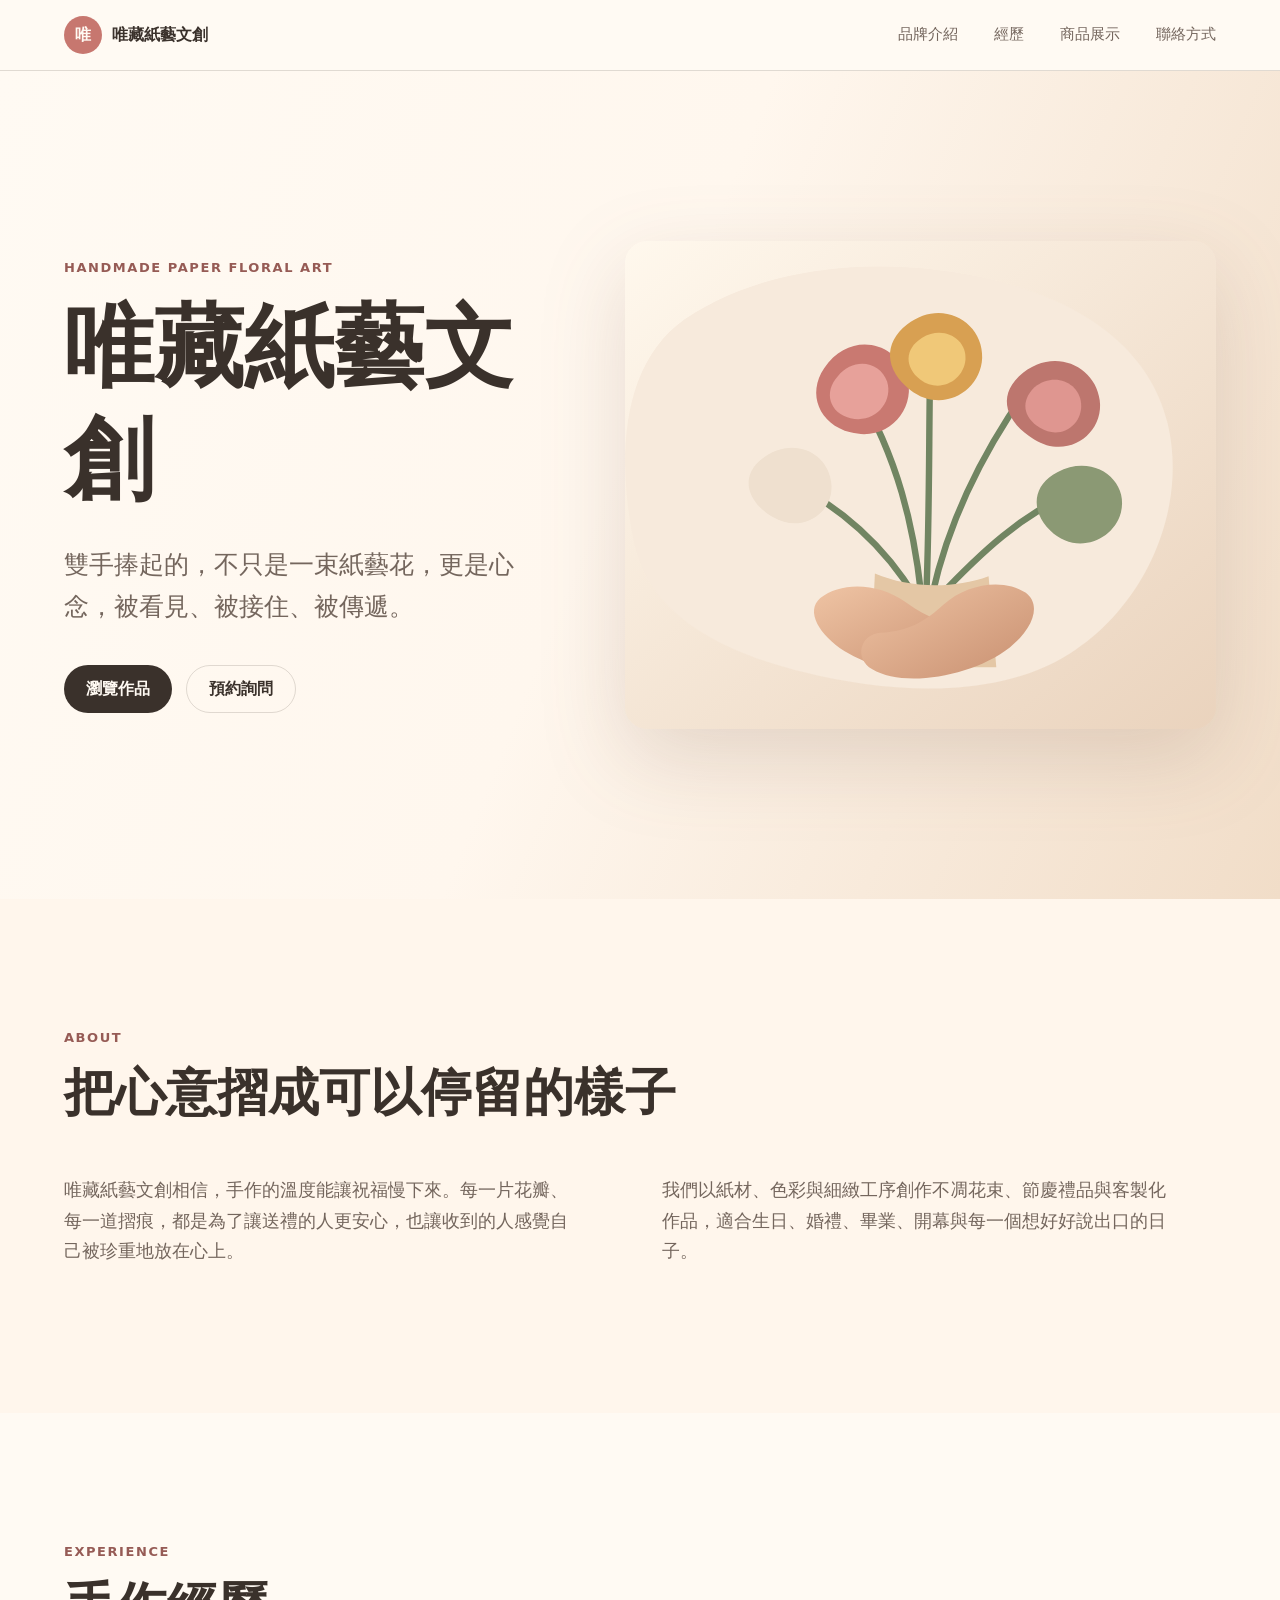
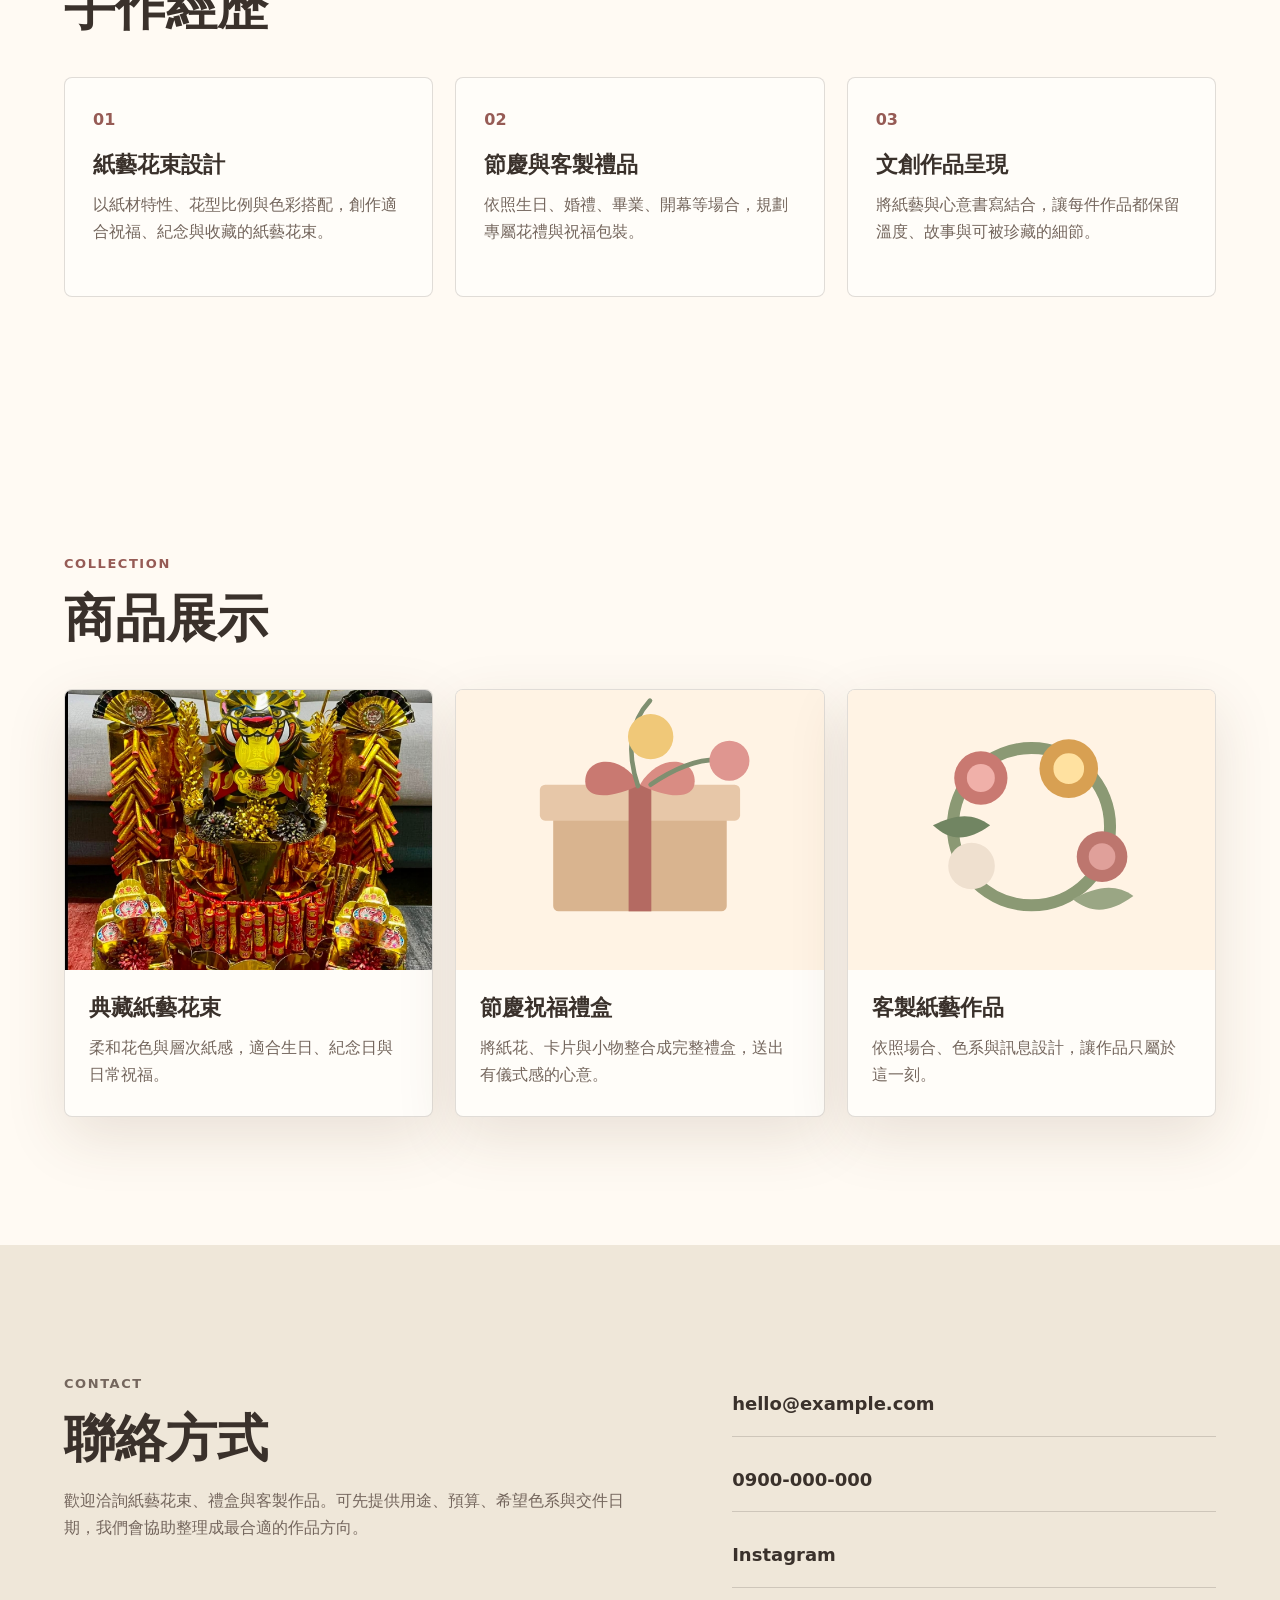
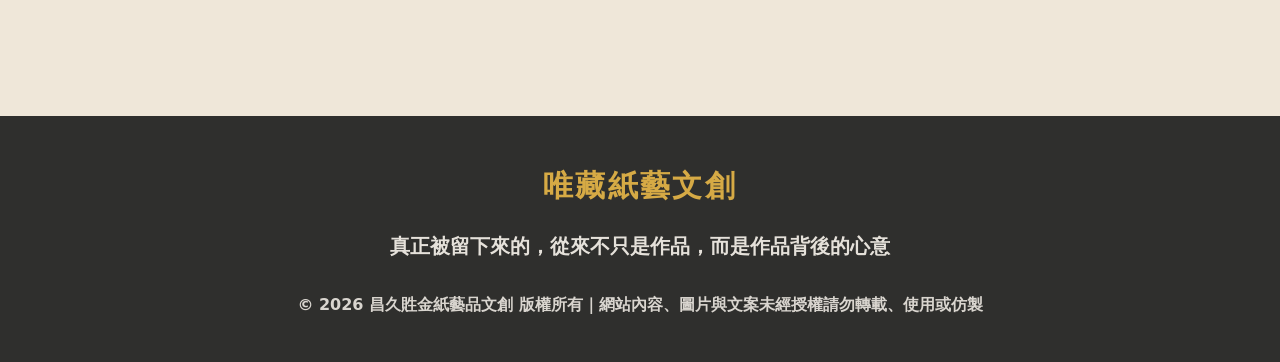
==== index.html @ 7bc5badd "Add files via upload" ====
<!doctype html>
<html lang="zh-Hant">
  <head>
    <meta charset="utf-8" />
    <meta name="viewport" content="width=device-width, initial-scale=1" />
    <meta name="description" content="唯藏紙藝文創以手作紙藝花承接心意，讓每一份祝福被看見、被接住、被傳遞。" />
    <title>唯藏紙藝文創</title>
    <link rel="stylesheet" href="./styles.css" />
  </head>
  <body>
    <header class="site-header">
      <a class="brand" href="#home"><span class="brand-mark">唯</span><span>唯藏紙藝文創</span></a>
      <nav class="site-nav" aria-label="主要導覽">
        <a href="#about">品牌介紹</a>
        <a href="#experience">經歷</a>
        <a href="#products">商品展示</a>
        <a href="#contact">聯絡方式</a>
      </nav>
    </header>
    <main id="home">
      <section class="hero">
        <div class="hero-copy">
          <p class="eyebrow">Handmade Paper Floral Art</p>
          <h1>唯藏紙藝文創</h1>
          <p class="lead">雙手捧起的，不只是一束紙藝花，更是心念，被看見、被接住、被傳遞。</p>
          <div class="actions"><a class="button primary" href="#products">瀏覽作品</a><a class="button secondary" href="#contact">預約詢問</a></div>
        </div>
        <img class="hero-image" src="./assets/hero-paper-flowers.svg" alt="雙手捧著暖色紙藝花束" />
      </section>
      <section class="section about" id="about">
        <p class="eyebrow">About</p>
        <h2>把心意摺成可以停留的樣子</h2>
        <div class="two-column">
          <p>唯藏紙藝文創相信，手作的溫度能讓祝福慢下來。每一片花瓣、每一道摺痕，都是為了讓送禮的人更安心，也讓收到的人感覺自己被珍重地放在心上。</p>
          <p>我們以紙材、色彩與細緻工序創作不凋花束、節慶禮品與客製化作品，適合生日、婚禮、畢業、開幕與每一個想好好說出口的日子。</p>
        </div>
      </section>

      <section class="section experience" id="experience">
        <p class="eyebrow">Experience</p>
        <h2>手作經歷</h2>
        <div class="experience-list">
          <article>
            <span>01</span>
            <h3>紙藝花束設計</h3>
            <p>以紙材特性、花型比例與色彩搭配，創作適合祝福、紀念與收藏的紙藝花束。</p>
          </article>
          <article>
            <span>02</span>
            <h3>節慶與客製禮品</h3>
            <p>依照生日、婚禮、畢業、開幕等場合，規劃專屬花禮與祝福包裝。</p>
          </article>
          <article>
            <span>03</span>
            <h3>文創作品呈現</h3>
            <p>將紙藝與心意書寫結合，讓每件作品都保留溫度、故事與可被珍藏的細節。</p>
          </article>
        </div>
      </section>

      <section class="section products" id="products">
        <p class="eyebrow">Collection</p>
        <h2>商品展示</h2>
        <div class="product-grid">
          <article class="product-card"><img src="./assets/classic-paper-bouquet.jpg" alt="典藏紙藝花束作品照片" /><h3>典藏紙藝花束</h3><p>柔和花色與層次紙感，適合生日、紀念日與日常祝福。</p></article>
          <article class="product-card"><img src="./assets/product-gift.svg" alt="節慶祝福禮盒" /><h3>節慶祝福禮盒</h3><p>將紙花、卡片與小物整合成完整禮盒，送出有儀式感的心意。</p></article>
          <article class="product-card"><img src="./assets/product-custom.svg" alt="客製紙藝作品" /><h3>客製紙藝作品</h3><p>依照場合、色系與訊息設計，讓作品只屬於這一刻。</p></article>
        </div>
      </section>
      <section class="section contact" id="contact">
        <div><p class="eyebrow">Contact</p><h2>聯絡方式</h2><p>歡迎洽詢紙藝花束、禮盒與客製作品。可先提供用途、預算、希望色系與交件日期，我們會協助整理成最合適的作品方向。</p></div>
        <address><a href="mailto:hello@example.com">hello@example.com</a><a href="tel:+886900000000">0900-000-000</a><a href="https://www.instagram.com/" target="_blank" rel="noreferrer">Instagram</a></address>
      </section>
    </main>
    <footer class="site-footer">
      <p class="footer-brand">唯藏紙藝文創</p>
      <p class="footer-line">真正被留下來的，從來不只是作品，而是作品背後的心意</p>
      <p class="footer-copyright">© 2026 昌久貹金紙藝品文創 版權所有｜網站內容、圖片與文案未經授權請勿轉載、使用或仿製</p>
    </footer>
  </body>
</html>
---- styles.css ----
:root{--paper:#fffaf3;--cream:#fff2e2;--ink:#3a312b;--muted:#74665d;--rose:#c7776f;--rose-dark:#965b55;--sage:#829072;--line:rgba(67,49,38,.16);--shadow:0 20px 60px rgba(83,55,33,.13)}*{box-sizing:border-box}html{scroll-behavior:smooth}body{margin:0;background:var(--paper);color:var(--ink);font-family:"Noto Sans TC","Microsoft JhengHei",system-ui,sans-serif;line-height:1.7}img{display:block;max-width:100%}a{color:inherit;text-decoration:none}.site-header{position:sticky;top:0;z-index:5;display:flex;align-items:center;justify-content:space-between;gap:24px;padding:16px clamp(20px,5vw,72px);background:rgba(255,250,243,.9);border-bottom:1px solid var(--line);backdrop-filter:blur(16px)}.brand{display:inline-flex;align-items:center;gap:10px;font-weight:700}.brand-mark{display:grid;width:38px;height:38px;place-items:center;border-radius:50%;background:var(--rose);color:#fffaf3}.site-nav{display:flex;gap:clamp(16px,3vw,36px);color:var(--muted);font-size:15px}.hero{display:grid;grid-template-columns:minmax(0,.9fr) minmax(320px,1.1fr);gap:clamp(28px,6vw,84px);align-items:center;min-height:calc(100vh - 72px);padding:clamp(64px,8vw,112px) clamp(20px,5vw,72px);background:linear-gradient(112deg,#fffaf3 0%,#fff7ee 48%,#f1ddc8 100%)}.hero-copy{max-width:620px}.eyebrow{margin:0 0 12px;color:var(--rose-dark);font-size:13px;font-weight:700;letter-spacing:.12em;text-transform:uppercase}h1,h2,h3{margin:0;font-family:"Noto Serif TC","PMingLiU",serif;line-height:1.25}h1{font-size:clamp(48px,7vw,92px)}h2{font-size:clamp(30px,4vw,52px)}h3{font-size:22px}.lead{margin:28px 0 0;color:var(--muted);font-size:clamp(19px,2vw,25px)}.actions{display:flex;flex-wrap:wrap;gap:14px;margin-top:36px}.button{display:inline-flex;align-items:center;justify-content:center;min-height:48px;padding:0 22px;border-radius:999px;font-weight:700}.button.primary{background:var(--ink);color:var(--paper)}.button.secondary{border:1px solid var(--line)}.hero-image{filter:drop-shadow(0 28px 42px rgba(103,71,47,.16))}.section{padding:clamp(72px,10vw,128px) clamp(20px,5vw,72px)}.about{background:#fff6ec}.two-column{display:grid;grid-template-columns:repeat(2,minmax(0,1fr));gap:clamp(24px,6vw,84px);max-width:1120px;margin-top:32px;color:var(--muted);font-size:18px}
.experience {
  background: #fffaf3;
}

.experience-list {
  display: grid;
  grid-template-columns: repeat(3, minmax(0, 1fr));
  gap: 22px;
  margin-top: 38px;
}

.experience-list article {
  min-height: 220px;
  padding: 28px;
  border: 1px solid var(--line);
  border-radius: 8px;
  background: #fffdf9;
}

.experience-list span {
  display: inline-flex;
  margin-bottom: 18px;
  color: var(--rose-dark);
  font-weight: 700;
}

.experience-list p {
  margin: 12px 0 0;
  color: var(--muted);
}
.product-grid{display:grid;grid-template-columns:repeat(3,minmax(0,1fr));gap:22px;margin-top:38px}.product-card{overflow:hidden;border:1px solid var(--line);border-radius:8px;background:#fffdf9;box-shadow:var(--shadow)}.product-card img{width:100%;height:280px;object-fit:cover;background:var(--cream)}.product-card h3,.product-card p{margin-right:24px;margin-left:24px}.product-card h3{margin-top:24px}.product-card p{margin-top:12px;margin-bottom:28px;color:var(--muted)}.contact{display:grid;grid-template-columns:minmax(0,1.1fr) minmax(260px,.9fr);gap:clamp(28px,6vw,80px);background:#efe7d9}.contact p{max-width:650px;color:var(--muted)}address{display:grid;gap:12px;align-content:center;font-style:normal}address a{padding:16px 0;border-bottom:1px solid rgba(59,51,45,.18);font-size:18px;font-weight:700}.site-footer{padding:44px clamp(20px,5vw,72px);background:#2f2f2d;color:rgba(255,250,243,.86);text-align:center;font-size:14px}.site-footer p{margin:0}.footer-brand{color:#d6aa45;font-family:"Noto Serif TC","PMingLiU",serif;font-size:30px;font-weight:700;letter-spacing:.08em}.footer-line{margin-top:18px!important;color:rgba(255,250,243,.88);font-size:20px;font-weight:700}.footer-copyright{margin-top:28px!important;color:rgba(255,250,243,.82);font-size:16px;font-weight:700}@media (max-width:860px){.site-header{align-items:flex-start;flex-direction:column}.site-nav{flex-wrap:wrap}.hero,.two-column,.experience-list,.product-grid,.contact{grid-template-columns:1fr}.hero{min-height:auto}}@media (max-width:520px){.actions{display:grid}.button{width:100%}}
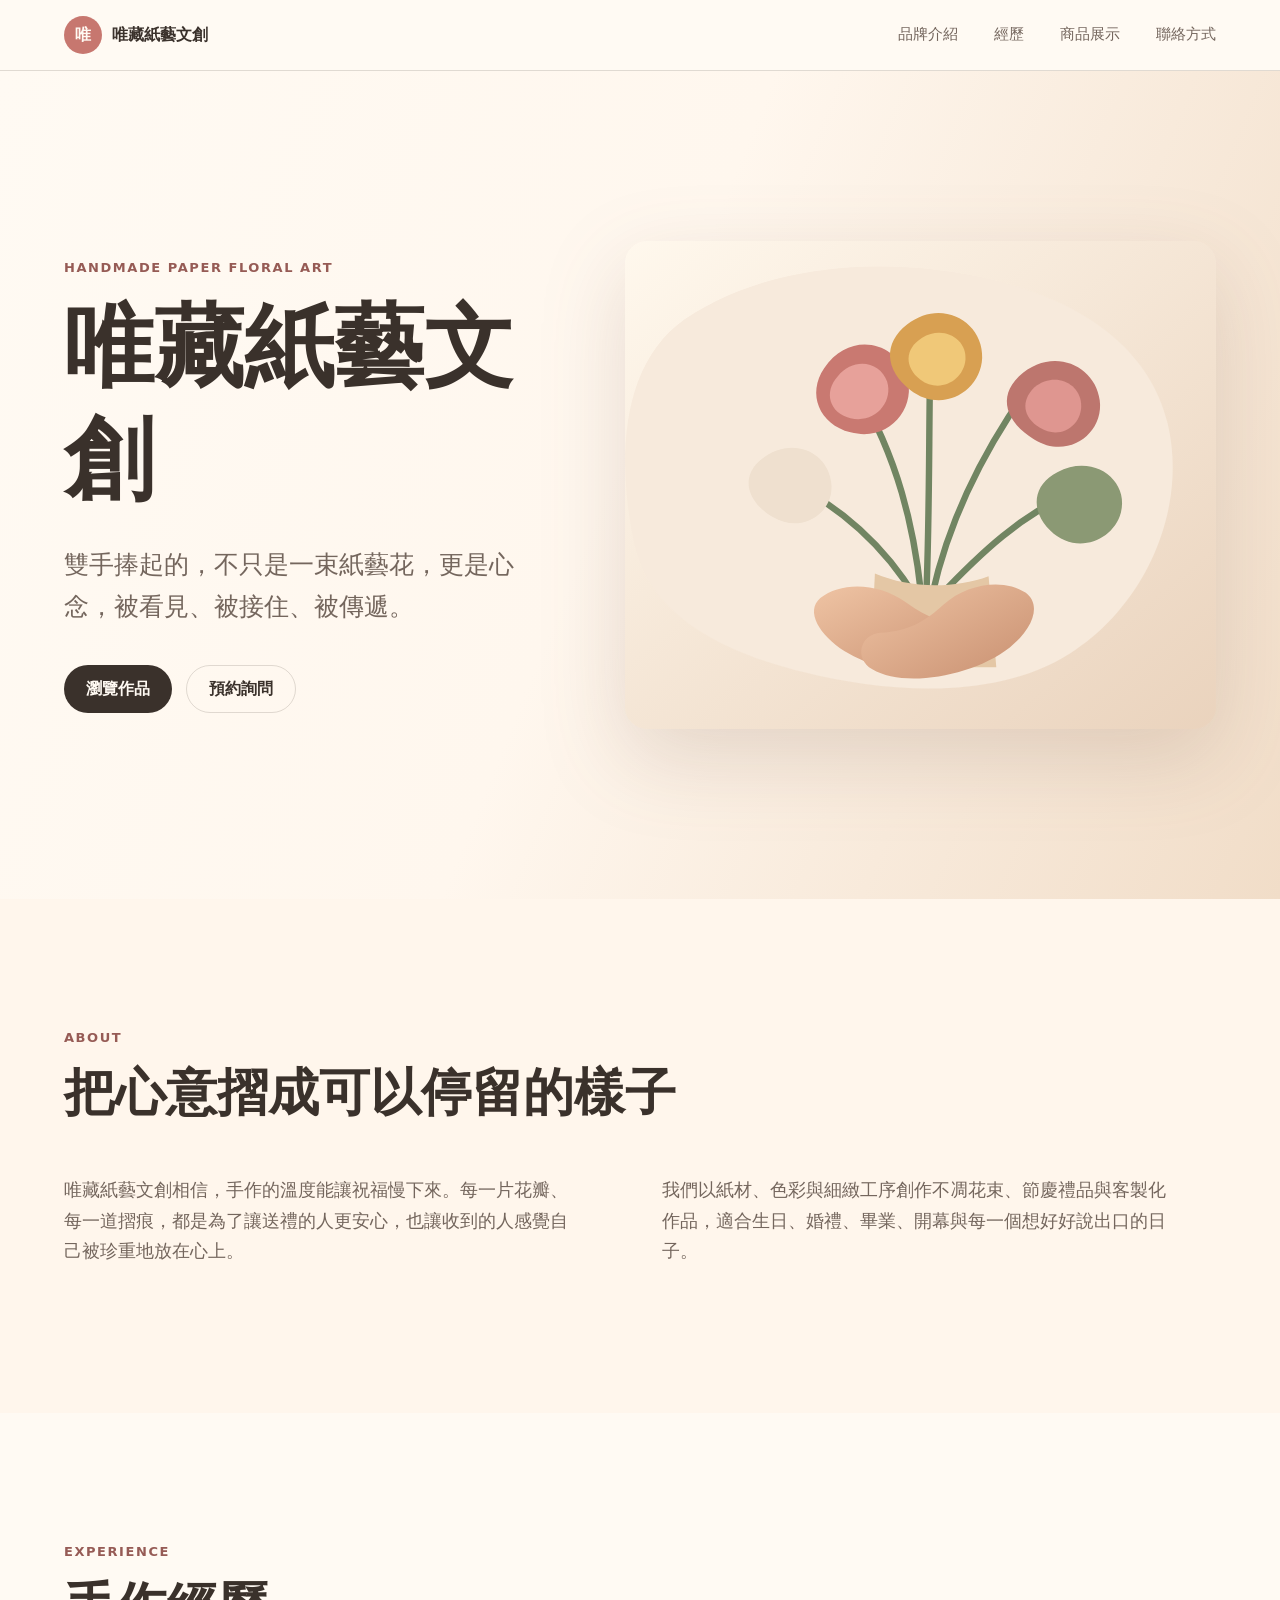
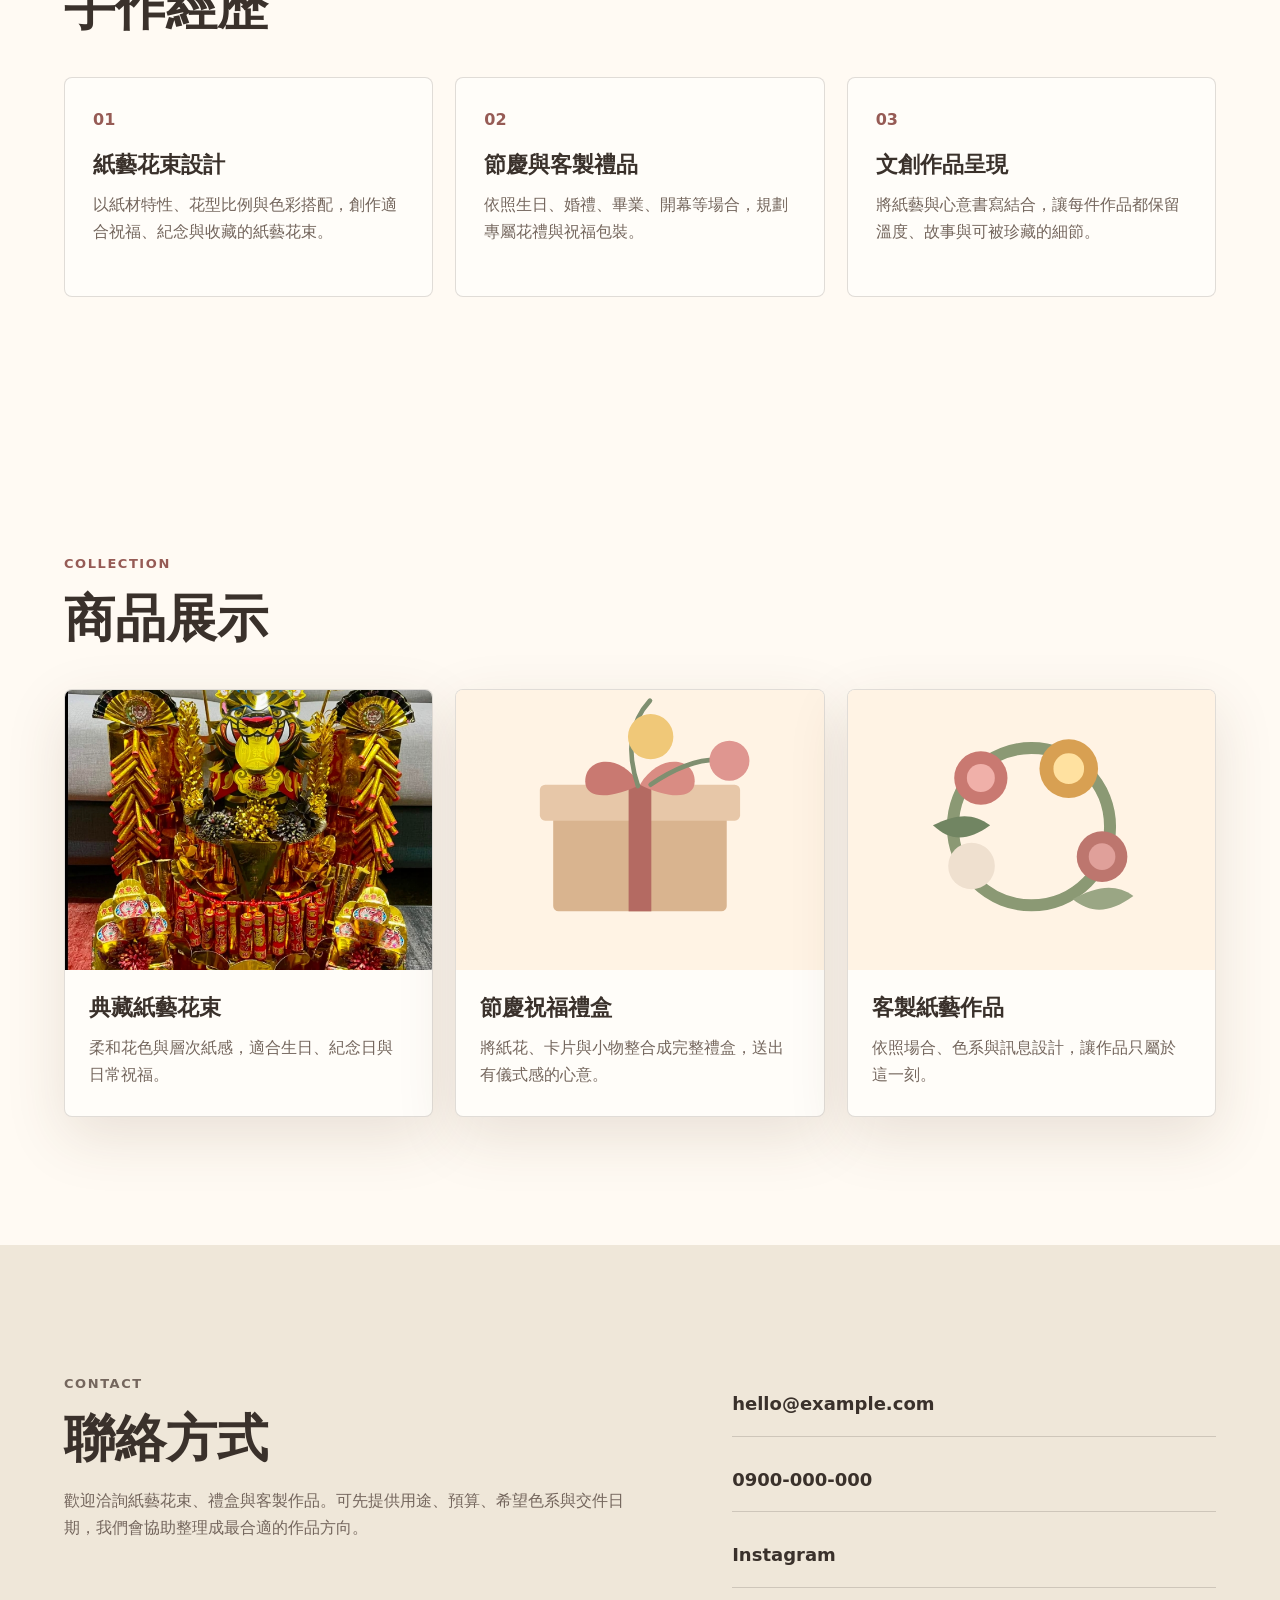
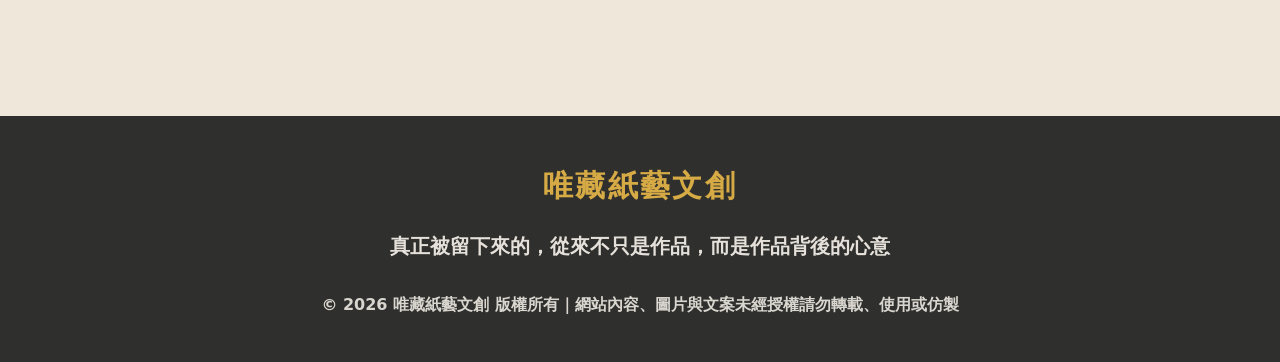
==== commit 2d645187: "Add files via upload" ====
--- a/index.html
+++ b/index.html
@@ -75,7 +75,7 @@
     <footer class="site-footer">
       <p class="footer-brand">唯藏紙藝文創</p>
       <p class="footer-line">真正被留下來的，從來不只是作品，而是作品背後的心意</p>
-      <p class="footer-copyright">© 2026 昌久貹金紙藝品文創 版權所有｜網站內容、圖片與文案未經授權請勿轉載、使用或仿製</p>
+      <p class="footer-copyright">© 2026 唯藏紙藝文創 版權所有｜網站內容、圖片與文案未經授權請勿轉載、使用或仿製</p>
     </footer>
   </body>
 </html>
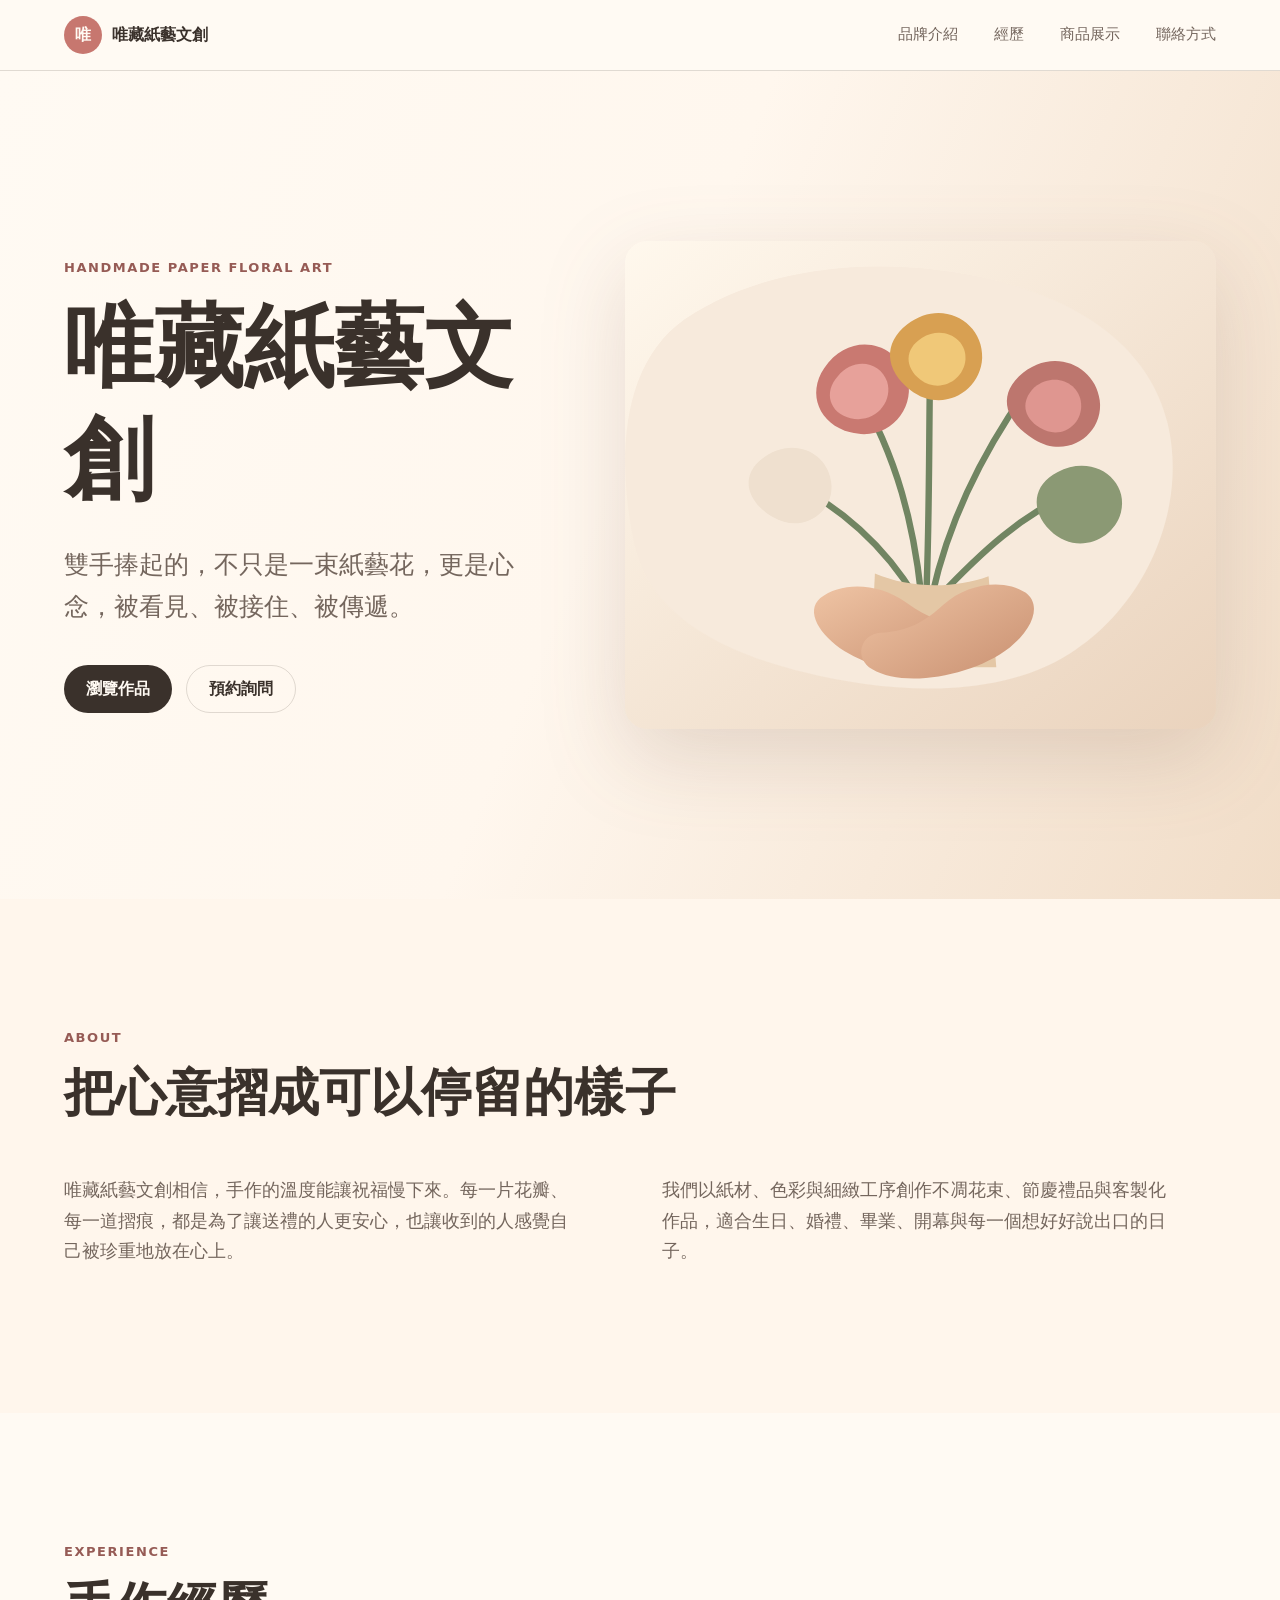
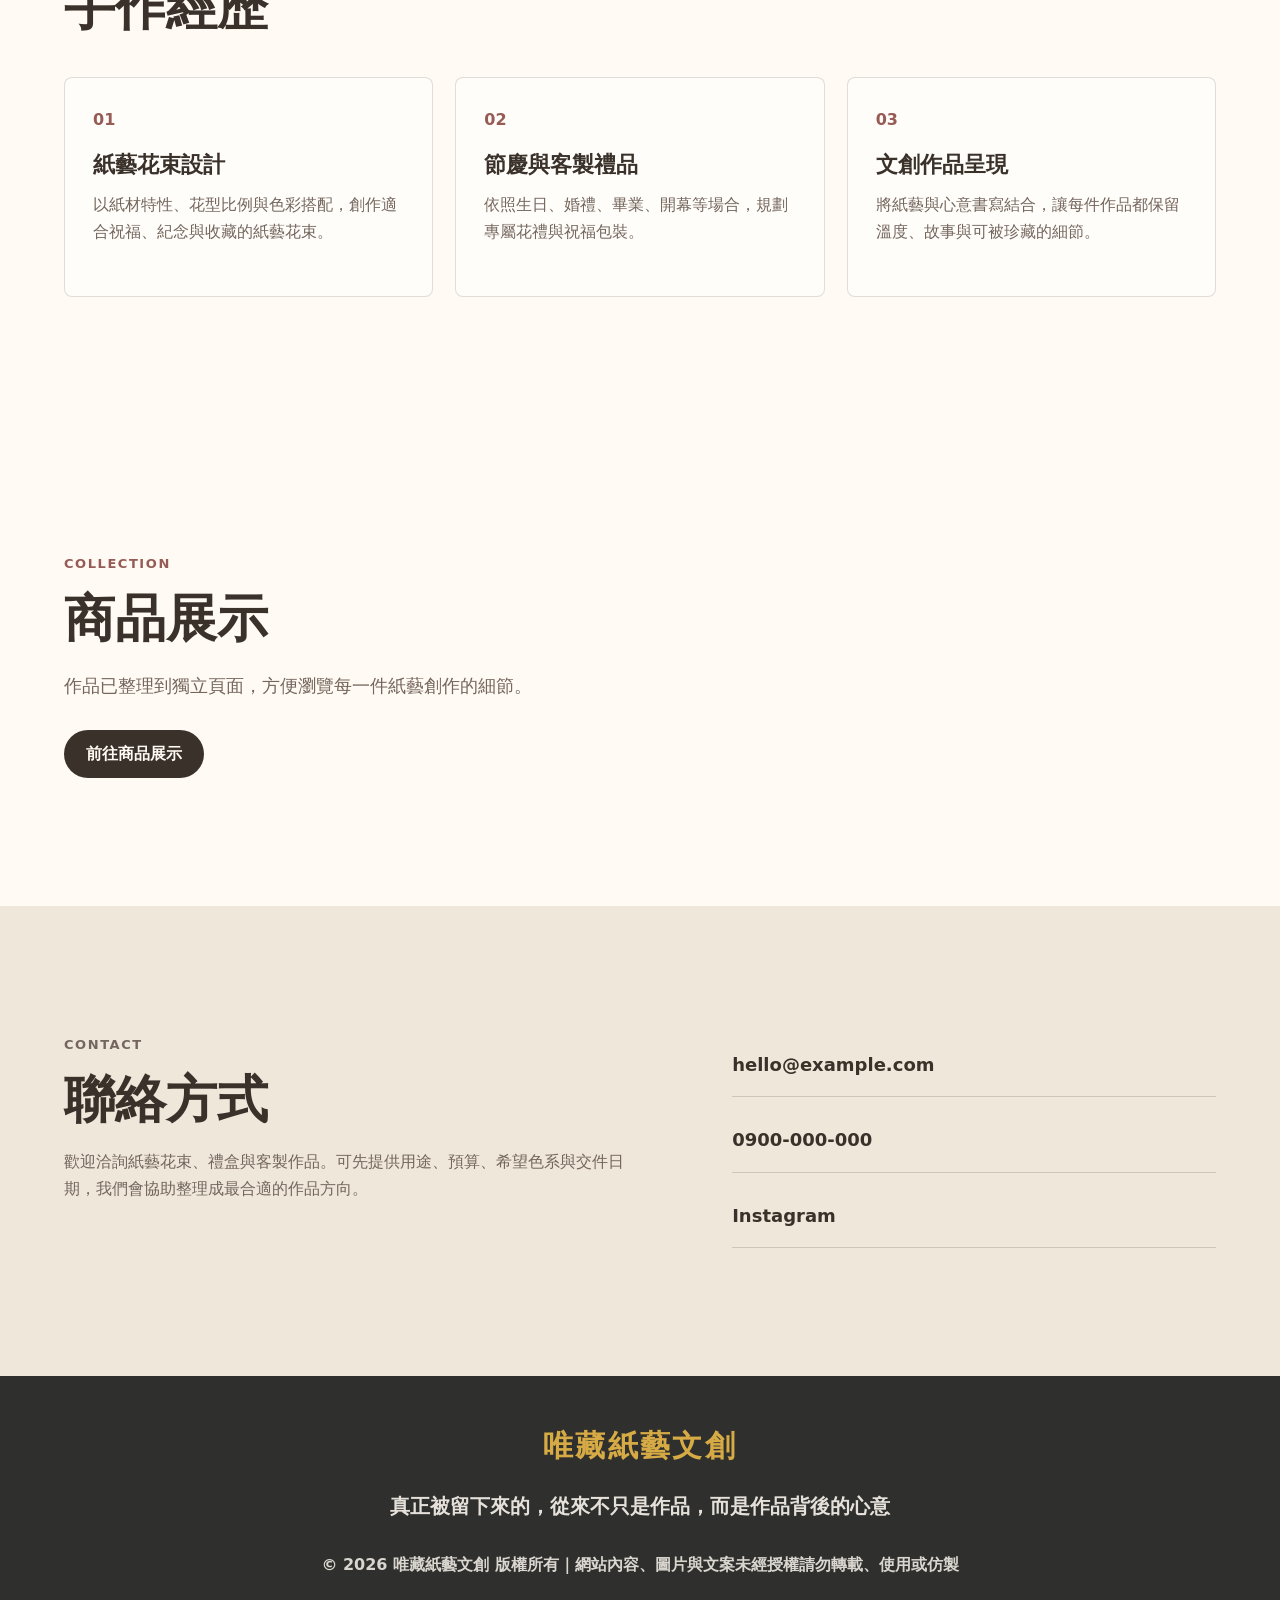
==== commit b2710af8: "Add files via upload" ====
--- a/index.html
+++ b/index.html
@@ -11,10 +11,10 @@
     <header class="site-header">
       <a class="brand" href="#home"><span class="brand-mark">唯</span><span>唯藏紙藝文創</span></a>
       <nav class="site-nav" aria-label="主要導覽">
-        <a href="#about">品牌介紹</a>
-        <a href="#experience">經歷</a>
-        <a href="#products">商品展示</a>
-        <a href="#contact">聯絡方式</a>
+        <a href="./index.html#about">品牌介紹</a>
+        <a href="./index.html#experience">經歷</a>
+        <a href="./products.html">商品展示</a>
+        <a href="./index.html#contact">聯絡方式</a>
       </nav>
     </header>
     <main id="home">
@@ -57,15 +57,11 @@
           </article>
         </div>
       </section>
-
-      <section class="section products" id="products">
+      <section class="section product-preview">
         <p class="eyebrow">Collection</p>
         <h2>商品展示</h2>
-        <div class="product-grid">
-          <article class="product-card"><img src="./assets/classic-paper-bouquet.jpg" alt="典藏紙藝花束作品照片" /><h3>典藏紙藝花束</h3><p>柔和花色與層次紙感，適合生日、紀念日與日常祝福。</p></article>
-          <article class="product-card"><img src="./assets/product-gift.svg" alt="節慶祝福禮盒" /><h3>節慶祝福禮盒</h3><p>將紙花、卡片與小物整合成完整禮盒，送出有儀式感的心意。</p></article>
-          <article class="product-card"><img src="./assets/product-custom.svg" alt="客製紙藝作品" /><h3>客製紙藝作品</h3><p>依照場合、色系與訊息設計，讓作品只屬於這一刻。</p></article>
-        </div>
+        <p class="preview-text">作品已整理到獨立頁面，方便瀏覽每一件紙藝創作的細節。</p>
+        <a class="button primary" href="./products.html">前往商品展示</a>
       </section>
       <section class="section contact" id="contact">
         <div><p class="eyebrow">Contact</p><h2>聯絡方式</h2><p>歡迎洽詢紙藝花束、禮盒與客製作品。可先提供用途、預算、希望色系與交件日期，我們會協助整理成最合適的作品方向。</p></div>
--- a/styles.css
+++ b/styles.css
@@ -30,3 +30,28 @@
   color: var(--muted);
 }
 .product-grid{display:grid;grid-template-columns:repeat(3,minmax(0,1fr));gap:22px;margin-top:38px}.product-card{overflow:hidden;border:1px solid var(--line);border-radius:8px;background:#fffdf9;box-shadow:var(--shadow)}.product-card img{width:100%;height:280px;object-fit:cover;background:var(--cream)}.product-card h3,.product-card p{margin-right:24px;margin-left:24px}.product-card h3{margin-top:24px}.product-card p{margin-top:12px;margin-bottom:28px;color:var(--muted)}.contact{display:grid;grid-template-columns:minmax(0,1.1fr) minmax(260px,.9fr);gap:clamp(28px,6vw,80px);background:#efe7d9}.contact p{max-width:650px;color:var(--muted)}address{display:grid;gap:12px;align-content:center;font-style:normal}address a{padding:16px 0;border-bottom:1px solid rgba(59,51,45,.18);font-size:18px;font-weight:700}.site-footer{padding:44px clamp(20px,5vw,72px);background:#2f2f2d;color:rgba(255,250,243,.86);text-align:center;font-size:14px}.site-footer p{margin:0}.footer-brand{color:#d6aa45;font-family:"Noto Serif TC","PMingLiU",serif;font-size:30px;font-weight:700;letter-spacing:.08em}.footer-line{margin-top:18px!important;color:rgba(255,250,243,.88);font-size:20px;font-weight:700}.footer-copyright{margin-top:28px!important;color:rgba(255,250,243,.82);font-size:16px;font-weight:700}@media (max-width:860px){.site-header{align-items:flex-start;flex-direction:column}.site-nav{flex-wrap:wrap}.hero,.two-column,.experience-list,.product-grid,.contact{grid-template-columns:1fr}.hero{min-height:auto}}@media (max-width:520px){.actions{display:grid}.button{width:100%}}
+
+.product-preview {
+  background: #fffaf3;
+}
+
+.preview-text {
+  max-width: 680px;
+  margin: 20px 0 28px;
+  color: var(--muted);
+  font-size: 18px;
+}
+
+.page-hero {
+  padding: clamp(72px, 10vw, 118px) clamp(20px, 5vw, 72px) clamp(44px, 7vw, 76px);
+  background: linear-gradient(112deg, #fffaf3 0%, #fff7ee 52%, #f1ddc8 100%);
+}
+
+.page-hero .lead {
+  max-width: 720px;
+}
+
+.site-nav a[aria-current="page"] {
+  color: var(--ink);
+  font-weight: 700;
+}
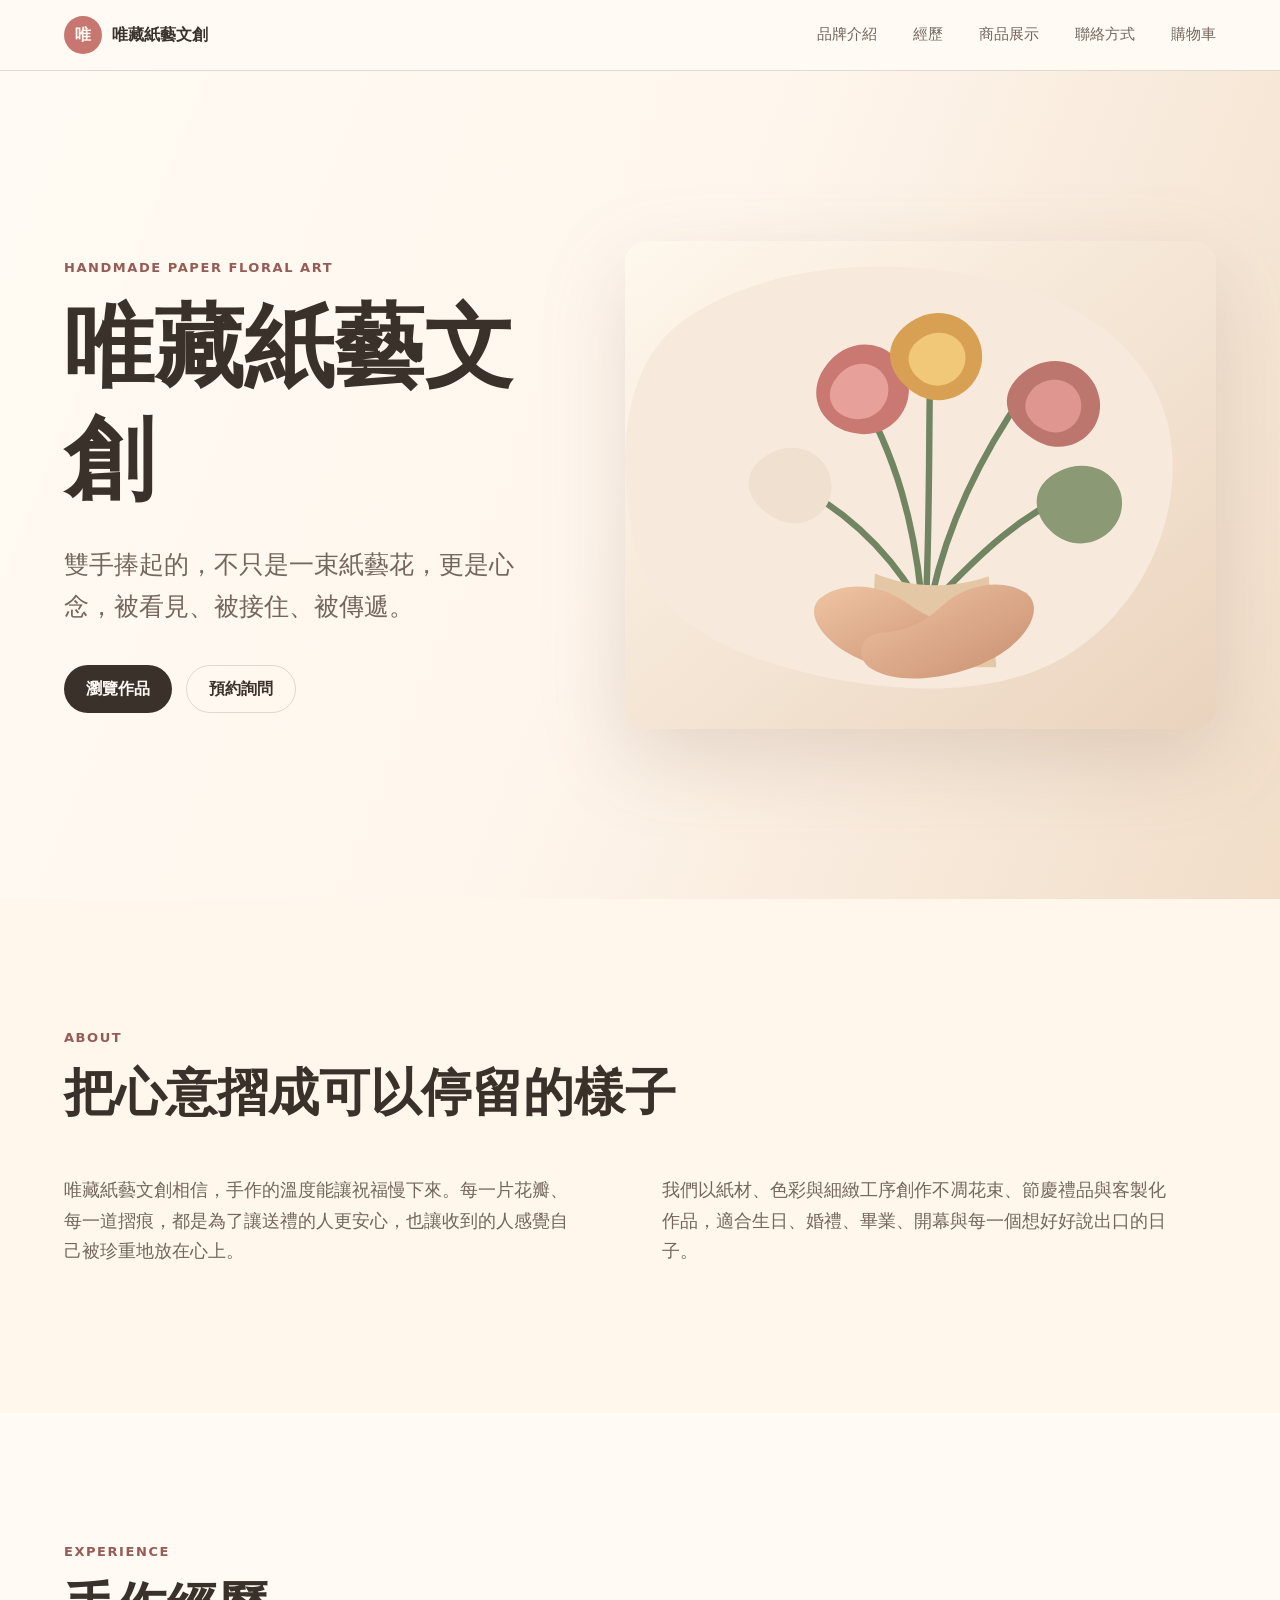
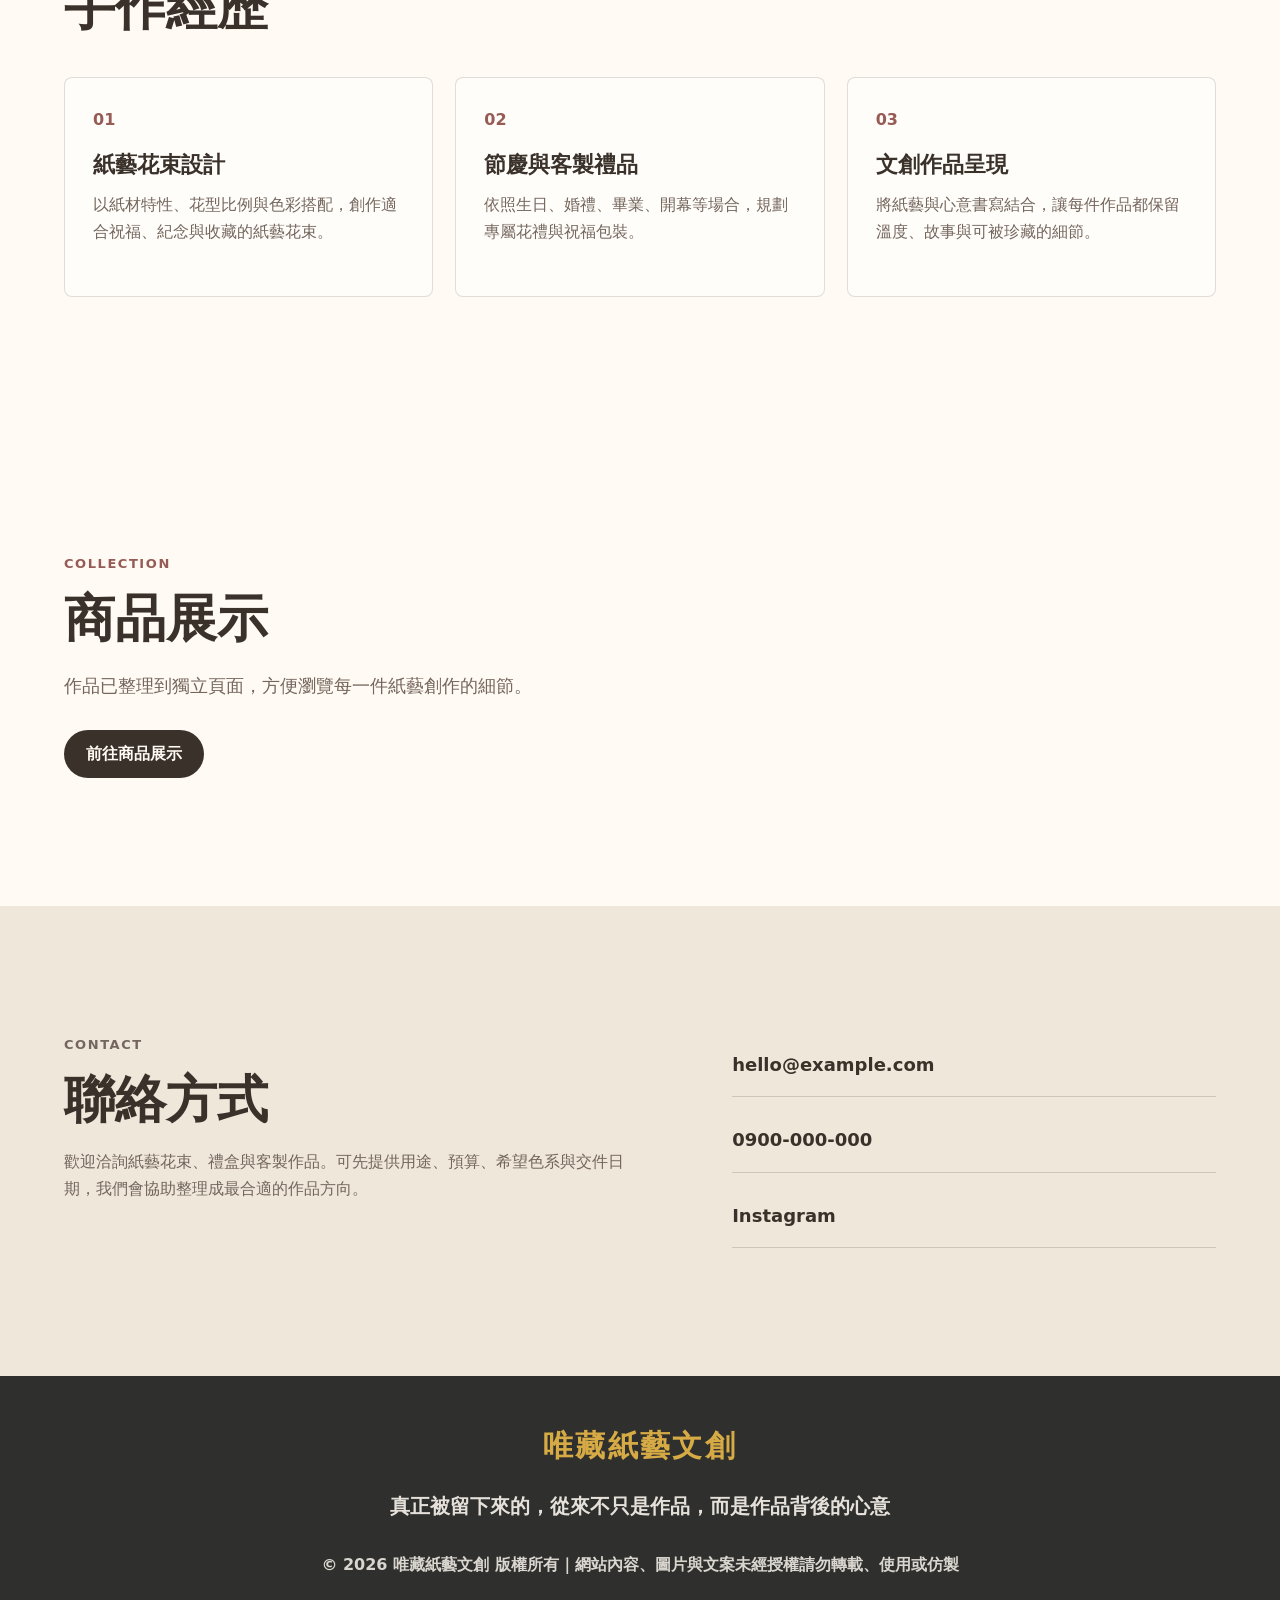
==== commit 9d41f766: "Add files via upload" ====
--- a/index.html
+++ b/index.html
@@ -15,6 +15,7 @@
         <a href="./index.html#experience">經歷</a>
         <a href="./products.html">商品展示</a>
         <a href="./index.html#contact">聯絡方式</a>
+        <a href="./cart.html">購物車</a>
       </nav>
     </header>
     <main id="home">
--- a/styles.css
+++ b/styles.css
@@ -29,7 +29,7 @@
   margin: 12px 0 0;
   color: var(--muted);
 }
-.product-grid{display:grid;grid-template-columns:repeat(3,minmax(0,1fr));gap:22px;margin-top:38px}.product-card{overflow:hidden;border:1px solid var(--line);border-radius:8px;background:#fffdf9;box-shadow:var(--shadow)}.product-card img{width:100%;height:280px;object-fit:cover;background:var(--cream)}.product-card h3,.product-card p{margin-right:24px;margin-left:24px}.product-card h3{margin-top:24px}.product-card p{margin-top:12px;margin-bottom:28px;color:var(--muted)}.contact{display:grid;grid-template-columns:minmax(0,1.1fr) minmax(260px,.9fr);gap:clamp(28px,6vw,80px);background:#efe7d9}.contact p{max-width:650px;color:var(--muted)}address{display:grid;gap:12px;align-content:center;font-style:normal}address a{padding:16px 0;border-bottom:1px solid rgba(59,51,45,.18);font-size:18px;font-weight:700}.site-footer{padding:44px clamp(20px,5vw,72px);background:#2f2f2d;color:rgba(255,250,243,.86);text-align:center;font-size:14px}.site-footer p{margin:0}.footer-brand{color:#d6aa45;font-family:"Noto Serif TC","PMingLiU",serif;font-size:30px;font-weight:700;letter-spacing:.08em}.footer-line{margin-top:18px!important;color:rgba(255,250,243,.88);font-size:20px;font-weight:700}.footer-copyright{margin-top:28px!important;color:rgba(255,250,243,.82);font-size:16px;font-weight:700}@media (max-width:860px){.site-header{align-items:flex-start;flex-direction:column}.site-nav{flex-wrap:wrap}.hero,.two-column,.experience-list,.product-grid,.contact{grid-template-columns:1fr}.hero{min-height:auto}}@media (max-width:520px){.actions{display:grid}.button{width:100%}}
+.product-grid{display:grid;grid-template-columns:repeat(3,minmax(0,1fr));gap:22px;margin-top:38px}.product-card{overflow:hidden;border:1px solid var(--line);border-radius:8px;background:#fffdf9;box-shadow:var(--shadow)}.product-card img{width:100%;height:auto;max-height:620px;object-fit:contain;background:var(--cream)}.product-card h3,.product-card p{margin-right:24px;margin-left:24px}.product-card h3{margin-top:24px}.product-card p{margin-top:12px;margin-bottom:28px;color:var(--muted)}.contact{display:grid;grid-template-columns:minmax(0,1.1fr) minmax(260px,.9fr);gap:clamp(28px,6vw,80px);background:#efe7d9}.contact p{max-width:650px;color:var(--muted)}address{display:grid;gap:12px;align-content:center;font-style:normal}address a{padding:16px 0;border-bottom:1px solid rgba(59,51,45,.18);font-size:18px;font-weight:700}.site-footer{padding:44px clamp(20px,5vw,72px);background:#2f2f2d;color:rgba(255,250,243,.86);text-align:center;font-size:14px}.site-footer p{margin:0}.footer-brand{color:#d6aa45;font-family:"Noto Serif TC","PMingLiU",serif;font-size:30px;font-weight:700;letter-spacing:.08em}.footer-line{margin-top:18px!important;color:rgba(255,250,243,.88);font-size:20px;font-weight:700}.footer-copyright{margin-top:28px!important;color:rgba(255,250,243,.82);font-size:16px;font-weight:700}@media (max-width:860px){.site-header{align-items:flex-start;flex-direction:column}.site-nav{flex-wrap:wrap}.hero,.two-column,.experience-list,.product-grid,.contact{grid-template-columns:1fr}.hero{min-height:auto}}@media (max-width:520px){.actions{display:grid}.button{width:100%}}
 
 .product-preview {
   background: #fffaf3;
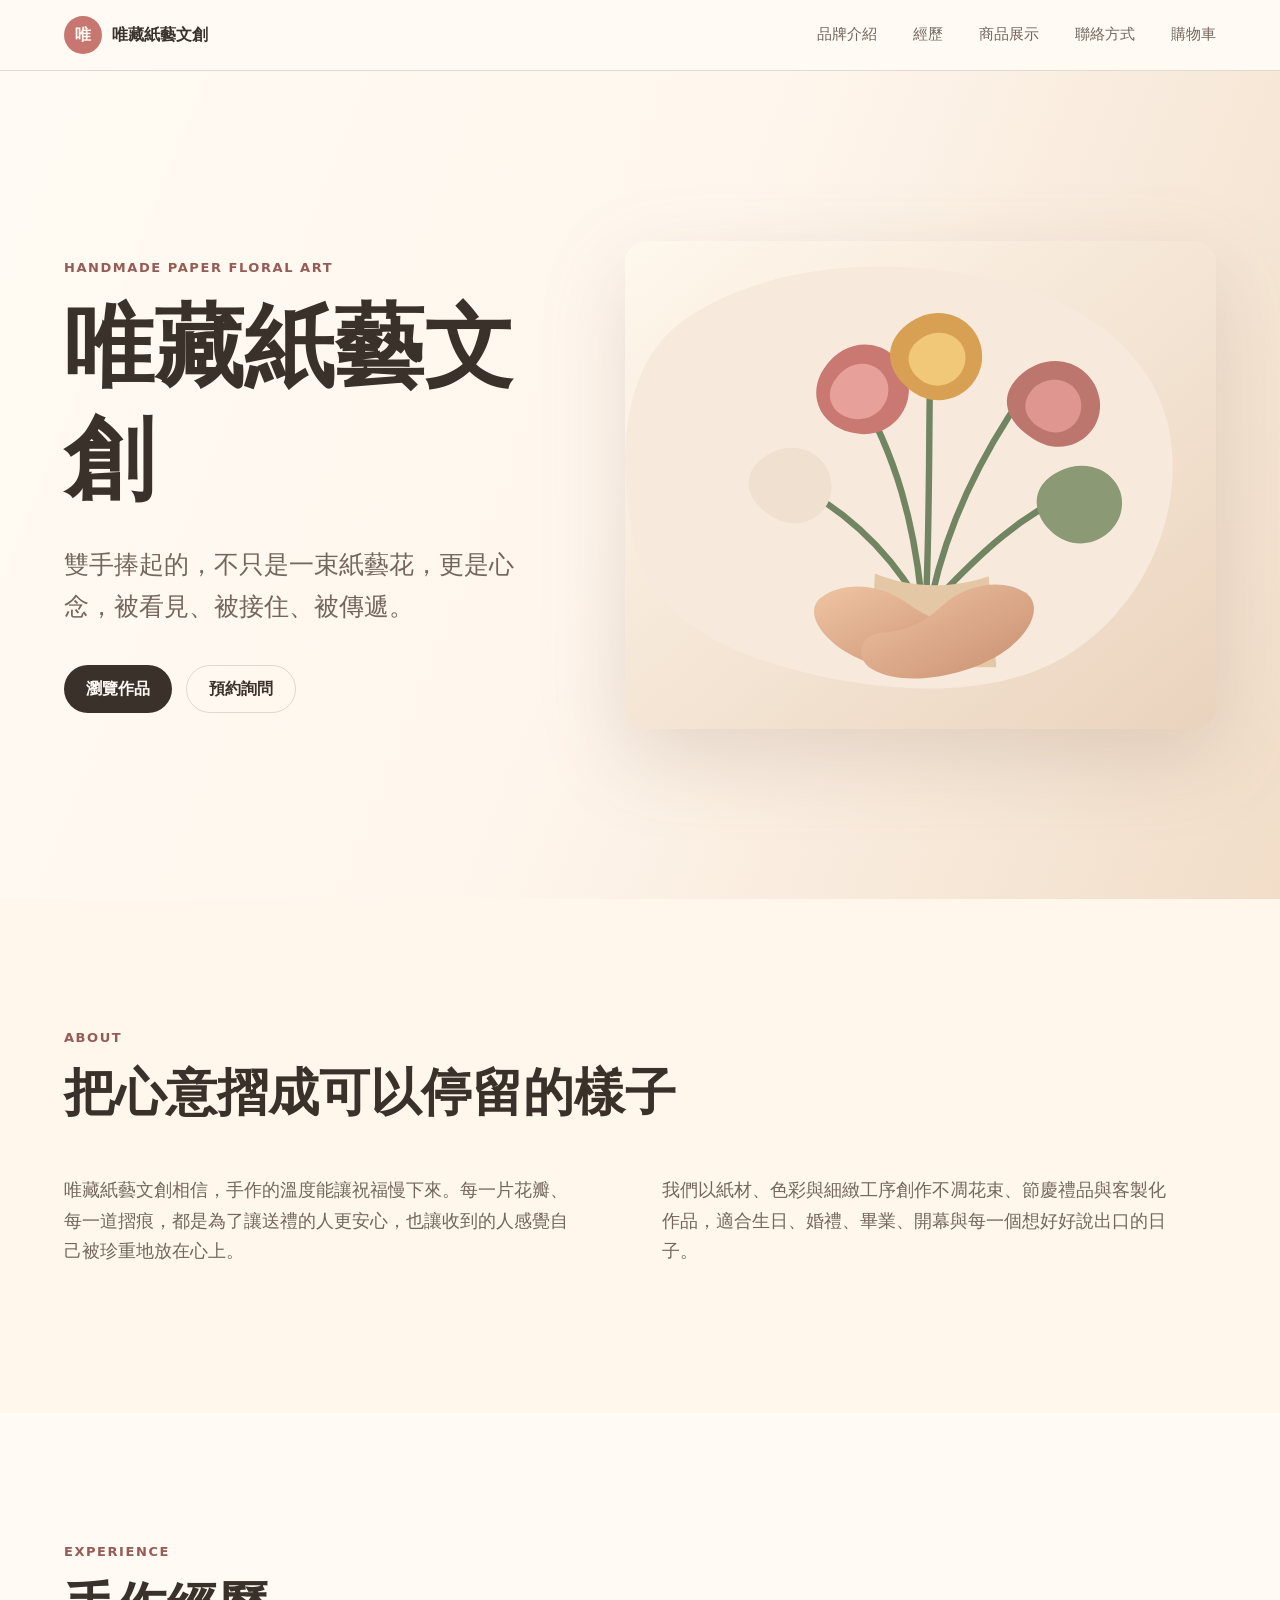
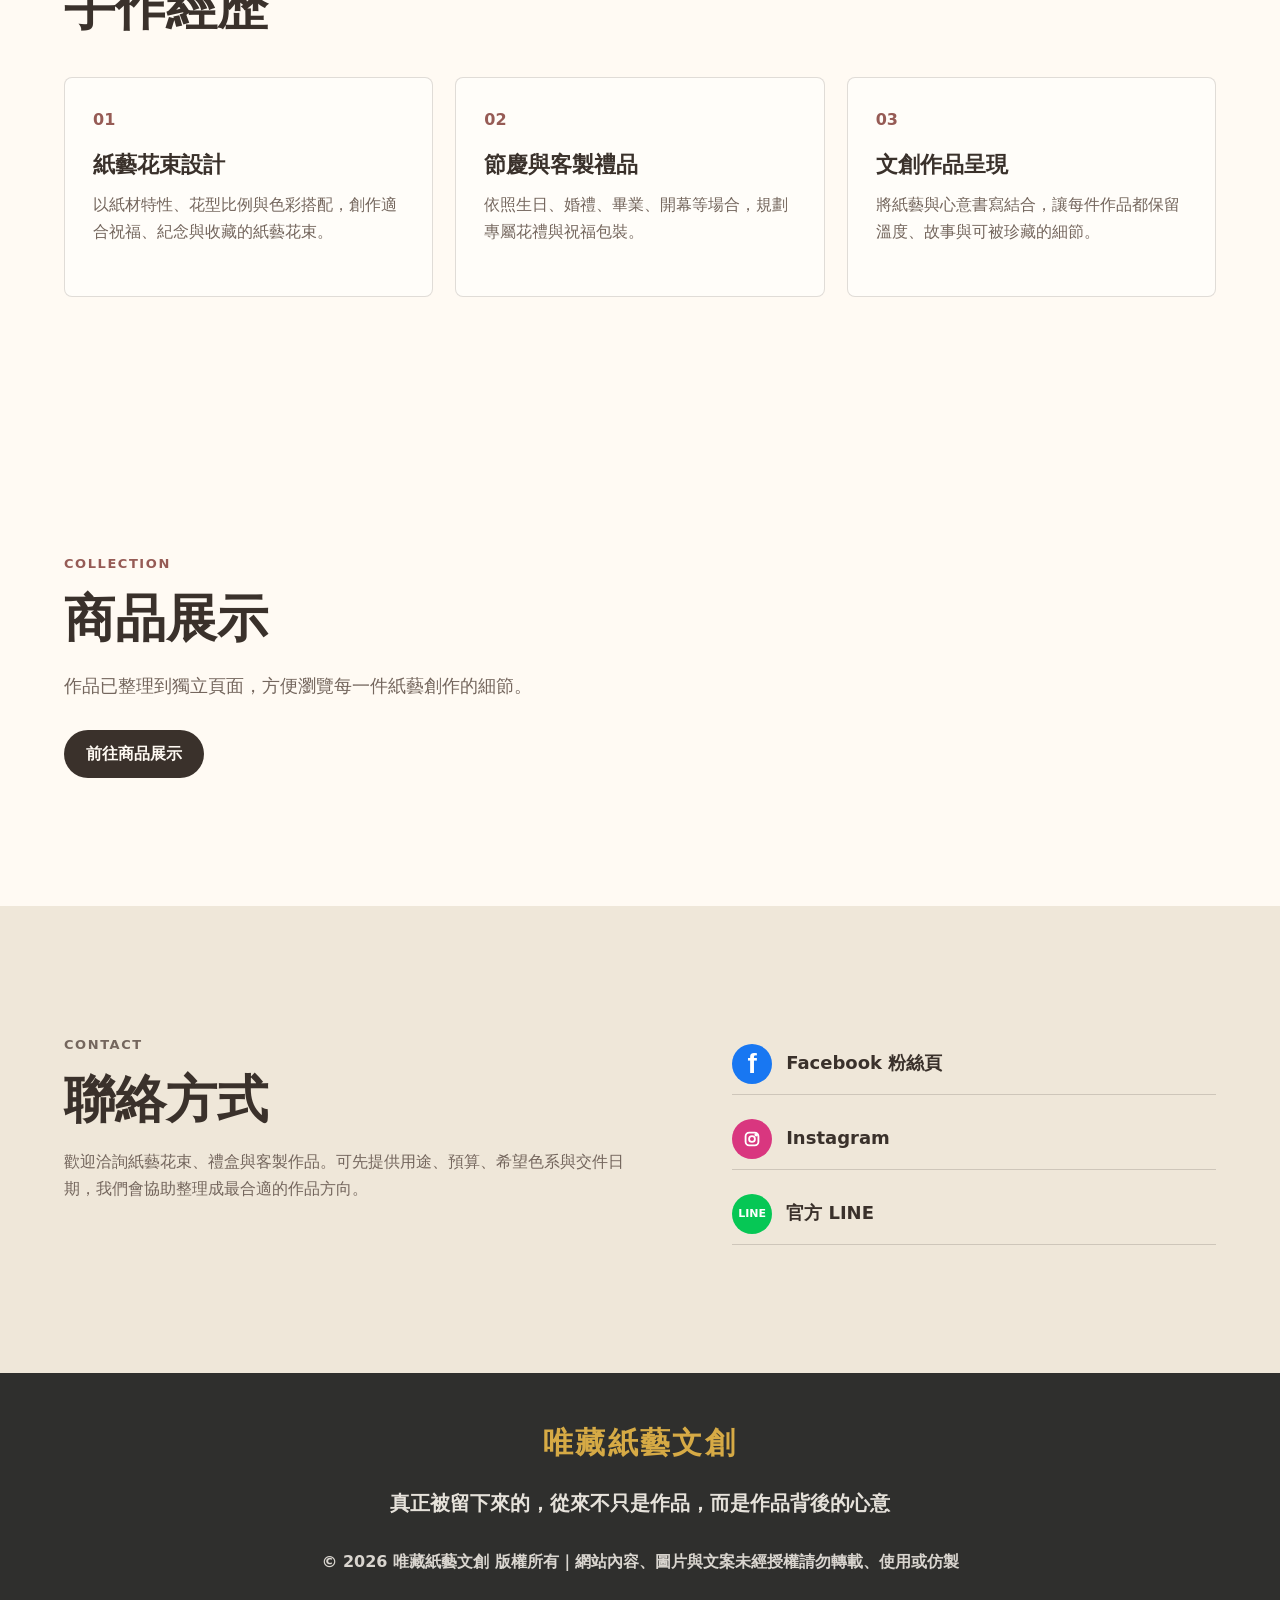
==== commit 2f2153fa: "Add files via upload" ====
--- a/index.html
+++ b/index.html
@@ -66,7 +66,22 @@
       </section>
       <section class="section contact" id="contact">
         <div><p class="eyebrow">Contact</p><h2>聯絡方式</h2><p>歡迎洽詢紙藝花束、禮盒與客製作品。可先提供用途、預算、希望色系與交件日期，我們會協助整理成最合適的作品方向。</p></div>
-        <address><a href="mailto:hello@example.com">hello@example.com</a><a href="tel:+886900000000">0900-000-000</a><a href="https://www.instagram.com/" target="_blank" rel="noreferrer">Instagram</a></address>
+        <address class="social-contact">
+          <a class="social-link facebook" href="https://www.facebook.com/profile.php?id=61583319916991" target="_blank" rel="noreferrer" aria-label="Facebook 粉絲頁">
+            <span class="social-icon" aria-hidden="true">f</span>
+            <span>Facebook 粉絲頁</span>
+          </a>
+          <a class="social-link instagram" href="https://www.instagram.com/wz7772025/" target="_blank" rel="noreferrer" aria-label="Instagram">
+            <span class="social-icon" aria-hidden="true">
+              <svg viewBox="0 0 24 24" focusable="false"><rect x="5" y="5" width="14" height="14" rx="4"></rect><circle cx="12" cy="12" r="3.2"></circle><circle cx="16.6" cy="7.4" r="1"></circle></svg>
+            </span>
+            <span>Instagram</span>
+          </a>
+          <a class="social-link line" href="https://manager.line.biz/account/@893ixusa" target="_blank" rel="noreferrer" aria-label="官方 LINE">
+            <span class="social-icon" aria-hidden="true">LINE</span>
+            <span>官方 LINE</span>
+          </a>
+        </address>
       </section>
     </main>
     <footer class="site-footer">
--- a/styles.css
+++ b/styles.css
@@ -29,7 +29,7 @@
   margin: 12px 0 0;
   color: var(--muted);
 }
-.product-grid{display:grid;grid-template-columns:repeat(3,minmax(0,1fr));gap:22px;margin-top:38px}.product-card{overflow:hidden;border:1px solid var(--line);border-radius:8px;background:#fffdf9;box-shadow:var(--shadow)}.product-card img{width:100%;height:auto;max-height:620px;object-fit:contain;background:var(--cream)}.product-card h3,.product-card p{margin-right:24px;margin-left:24px}.product-card h3{margin-top:24px}.product-card p{margin-top:12px;margin-bottom:28px;color:var(--muted)}.contact{display:grid;grid-template-columns:minmax(0,1.1fr) minmax(260px,.9fr);gap:clamp(28px,6vw,80px);background:#efe7d9}.contact p{max-width:650px;color:var(--muted)}address{display:grid;gap:12px;align-content:center;font-style:normal}address a{padding:16px 0;border-bottom:1px solid rgba(59,51,45,.18);font-size:18px;font-weight:700}.site-footer{padding:44px clamp(20px,5vw,72px);background:#2f2f2d;color:rgba(255,250,243,.86);text-align:center;font-size:14px}.site-footer p{margin:0}.footer-brand{color:#d6aa45;font-family:"Noto Serif TC","PMingLiU",serif;font-size:30px;font-weight:700;letter-spacing:.08em}.footer-line{margin-top:18px!important;color:rgba(255,250,243,.88);font-size:20px;font-weight:700}.footer-copyright{margin-top:28px!important;color:rgba(255,250,243,.82);font-size:16px;font-weight:700}@media (max-width:860px){.site-header{align-items:flex-start;flex-direction:column}.site-nav{flex-wrap:wrap}.hero,.two-column,.experience-list,.product-grid,.contact{grid-template-columns:1fr}.hero{min-height:auto}}@media (max-width:520px){.actions{display:grid}.button{width:100%}}
+.product-grid{display:grid;grid-template-columns:repeat(3,minmax(0,1fr));gap:22px;margin-top:38px}.product-card{overflow:hidden;border:1px solid var(--line);border-radius:8px;background:#fffdf9;box-shadow:var(--shadow)}.product-card img{width:100%;height:auto;object-fit:contain;object-position:center;background:var(--cream)}.product-card h3,.product-card p{margin-right:24px;margin-left:24px}.product-card h3{margin-top:24px}.product-card p{margin-top:12px;margin-bottom:28px;color:var(--muted)}.contact{display:grid;grid-template-columns:minmax(0,1.1fr) minmax(260px,.9fr);gap:clamp(28px,6vw,80px);background:#efe7d9}.contact p{max-width:650px;color:var(--muted)}.site-footer{padding:44px clamp(20px,5vw,72px);background:#2f2f2d;color:rgba(255,250,243,.86);text-align:center;font-size:14px}.site-footer p{margin:0}.footer-brand{color:#d6aa45;font-family:"Noto Serif TC","PMingLiU",serif;font-size:30px;font-weight:700;letter-spacing:.08em}.footer-line{margin-top:18px!important;color:rgba(255,250,243,.88);font-size:20px;font-weight:700}.footer-copyright{margin-top:28px!important;color:rgba(255,250,243,.82);font-size:16px;font-weight:700}@media (max-width:860px){.site-header{align-items:flex-start;flex-direction:column}.site-nav{flex-wrap:wrap}.hero,.two-column,.experience-list,.product-grid,.contact{grid-template-columns:1fr}.hero{min-height:auto}}@media (max-width:520px){.actions{display:grid}.button{width:100%}}
 
 .product-preview {
   background: #fffaf3;
@@ -55,3 +55,59 @@
   color: var(--ink);
   font-weight: 700;
 }
+
+.social-contact {
+  display: grid;
+  grid-template-columns: 1fr;
+  gap: 14px;
+  align-content: center;
+  font-style: normal;
+}
+
+.social-link {
+  display: inline-flex;
+  align-items: center;
+  gap: 14px;
+  min-height: 58px;
+  padding: 10px 0;
+  border-bottom: 1px solid rgba(59,51,45,.18);
+  color: var(--ink);
+  font-size: 18px;
+  font-weight: 700;
+}
+
+.social-icon {
+  display: inline-grid;
+  width: 40px;
+  height: 40px;
+  flex: 0 0 40px;
+  place-items: center;
+  border-radius: 50%;
+  color: #fff;
+  font-weight: 800;
+  line-height: 1;
+}
+
+.social-icon svg {
+  width: 22px;
+  height: 22px;
+  fill: none;
+  stroke: currentColor;
+  stroke-width: 2;
+}
+
+.facebook .social-icon {
+  background: #1877f2;
+  font-family: Arial, sans-serif;
+  font-size: 28px;
+}
+
+.instagram .social-icon {
+  background: #d9367f;
+}
+
+.line .social-icon {
+  background: #06c755;
+  font-size: 11px;
+  letter-spacing: 0;
+}
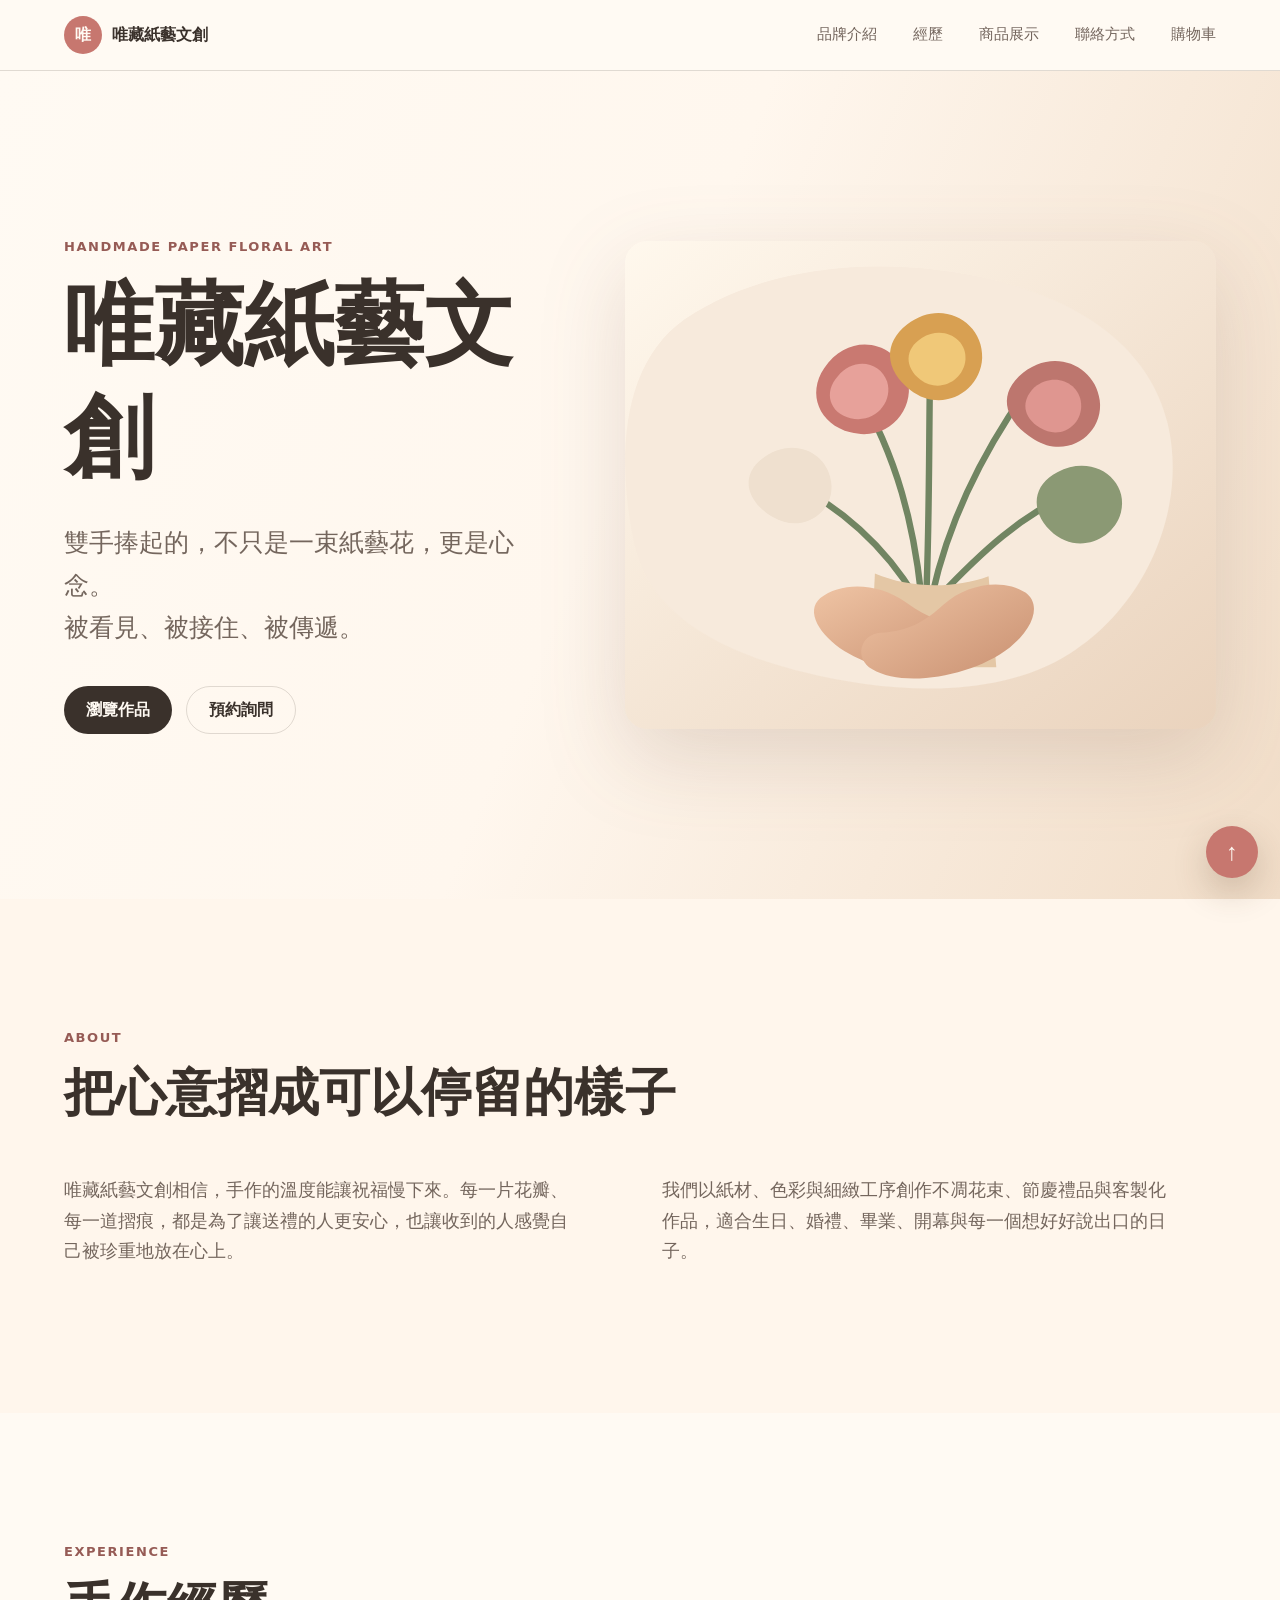
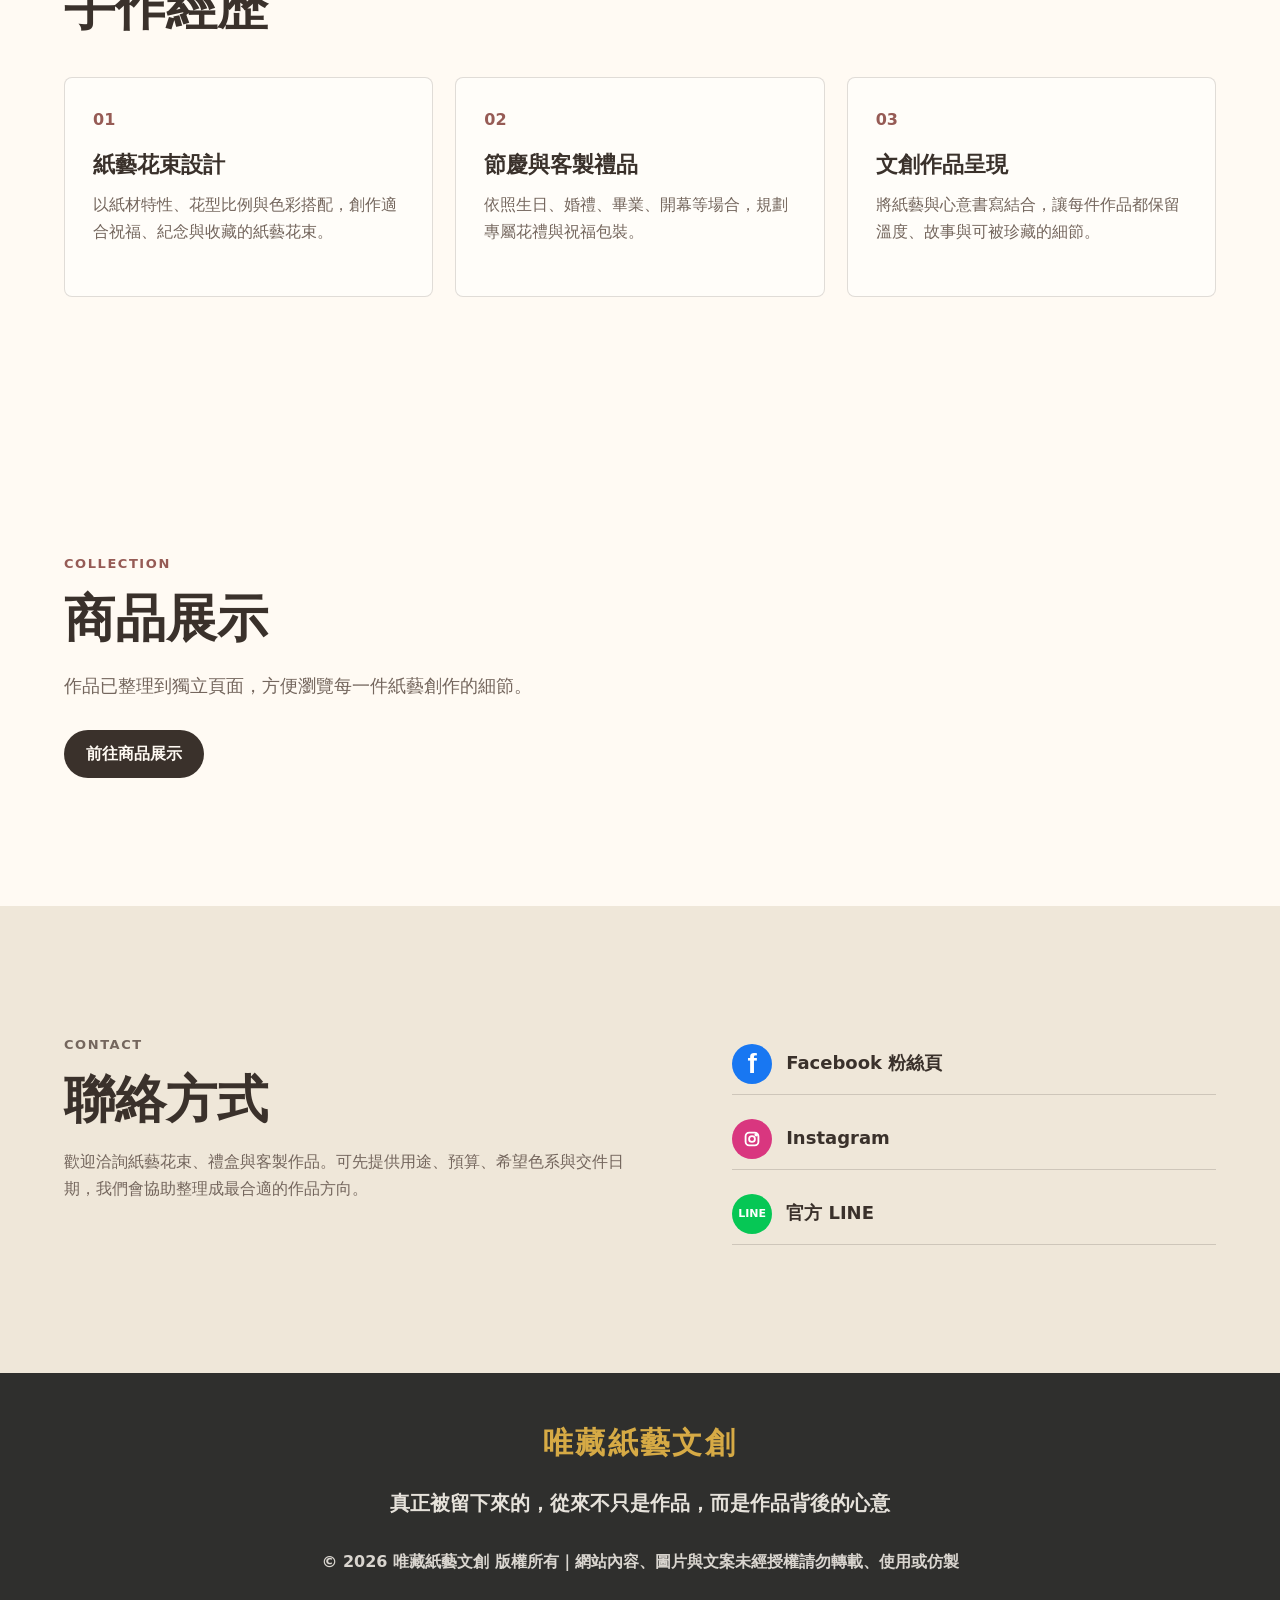
==== commit 63dfcafa: "Add files via upload" ====
--- a/index.html
+++ b/index.html
@@ -23,8 +23,8 @@
         <div class="hero-copy">
           <p class="eyebrow">Handmade Paper Floral Art</p>
           <h1>唯藏紙藝文創</h1>
-          <p class="lead">雙手捧起的，不只是一束紙藝花，更是心念，被看見、被接住、被傳遞。</p>
-          <div class="actions"><a class="button primary" href="#products">瀏覽作品</a><a class="button secondary" href="#contact">預約詢問</a></div>
+          <p class="lead">雙手捧起的，不只是一束紙藝花，更是心念。<br />被看見、被接住、被傳遞。</p>
+          <div class="actions"><a class="button primary" href="./products.html">瀏覽作品</a><a class="button secondary" href="#contact">預約詢問</a></div>
         </div>
         <img class="hero-image" src="./assets/hero-paper-flowers.svg" alt="雙手捧著暖色紙藝花束" />
       </section>
@@ -89,5 +89,7 @@
       <p class="footer-line">真正被留下來的，從來不只是作品，而是作品背後的心意</p>
       <p class="footer-copyright">© 2026 唯藏紙藝文創 版權所有｜網站內容、圖片與文案未經授權請勿轉載、使用或仿製</p>
     </footer>
+    <button class="back-to-top" type="button" aria-label="回到置頂" data-back-to-top>↑</button>
+    <script src="./script.js"></script>
   </body>
 </html>
--- a/styles.css
+++ b/styles.css
@@ -111,3 +111,29 @@
   font-size: 11px;
   letter-spacing: 0;
 }
+
+.back-to-top {
+  position: fixed;
+  right: 22px;
+  bottom: 22px;
+  z-index: 999;
+  display: grid;
+  width: 52px;
+  height: 52px;
+  place-items: center;
+  border: 0;
+  border-radius: 50%;
+  background: var(--rose);
+  color: #fffaf3;
+  box-shadow: 0 14px 34px rgba(83,55,33,.22);
+  cursor: pointer;
+  font-size: 24px;
+  font-weight: 800;
+  opacity: 1;
+  pointer-events: auto;
+  transform: translateY(0);
+}
+
+.back-to-top.is-visible {
+  opacity: 1;
+}
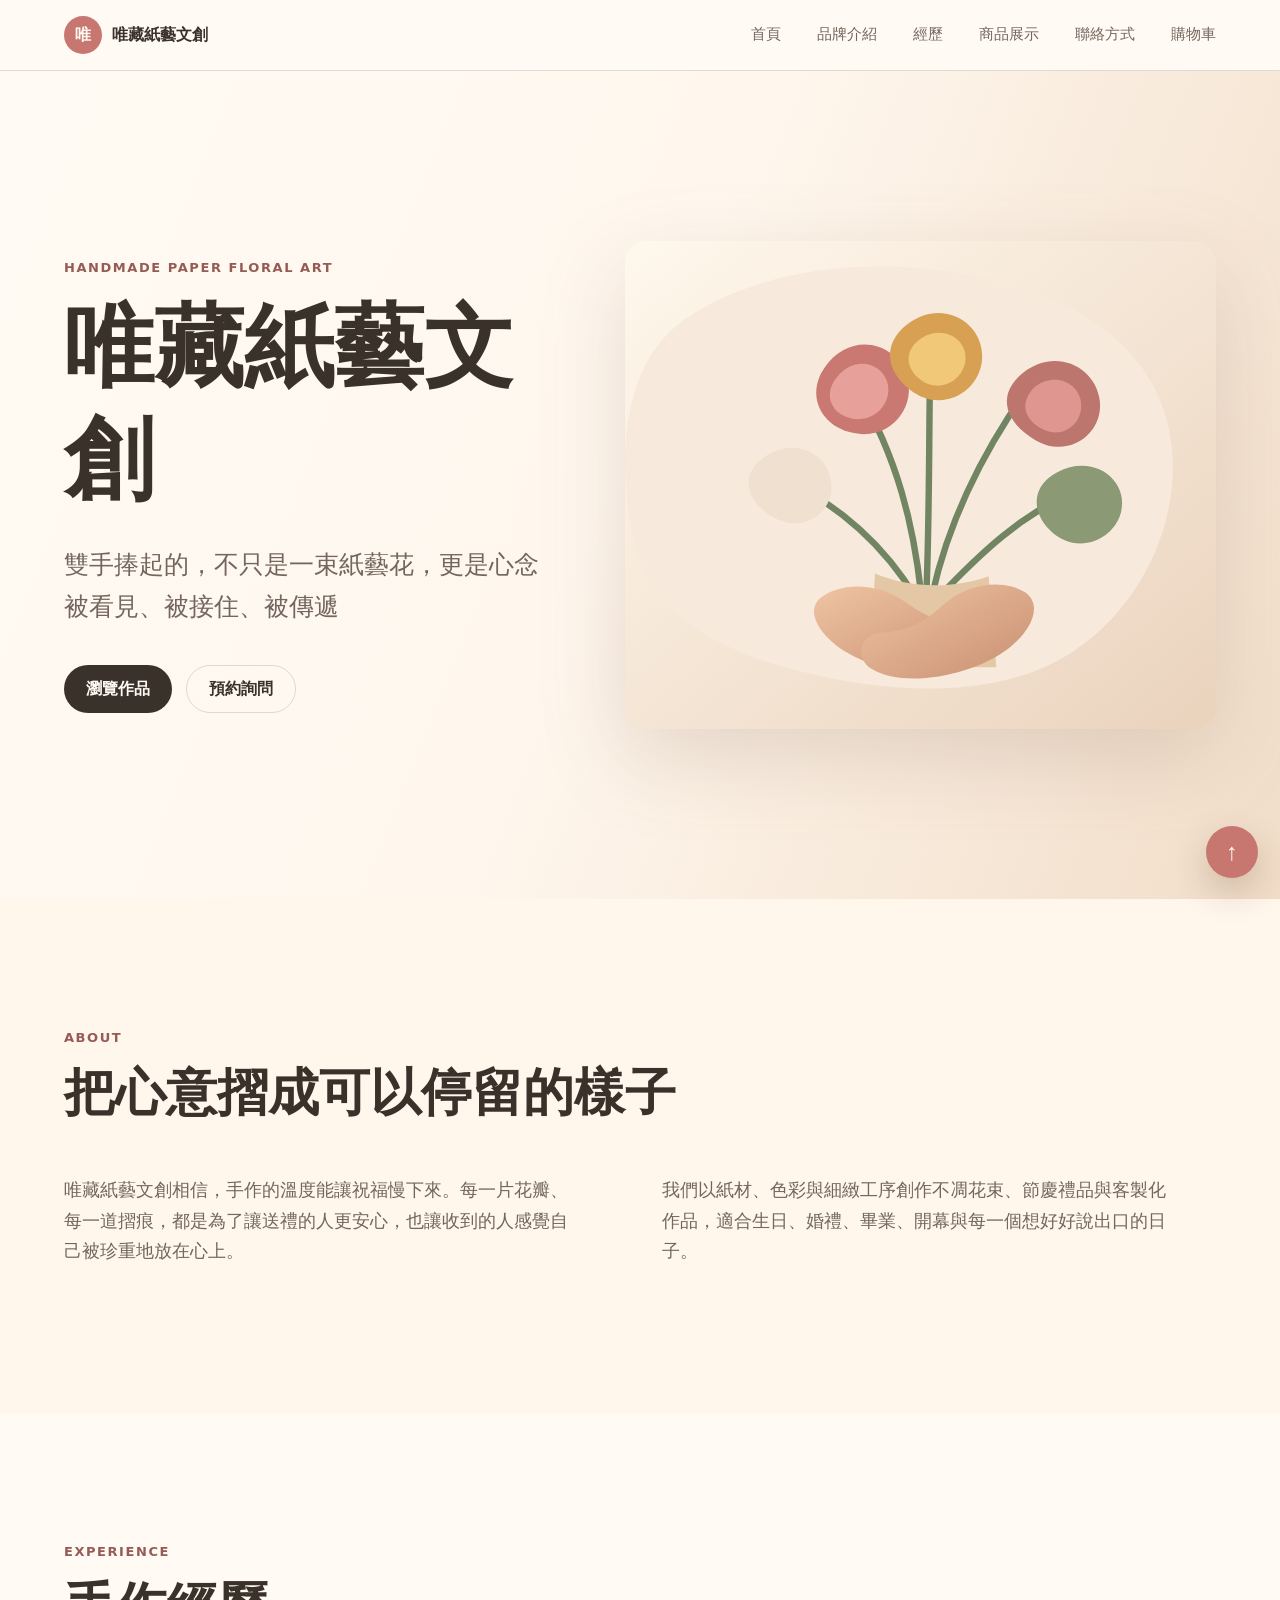
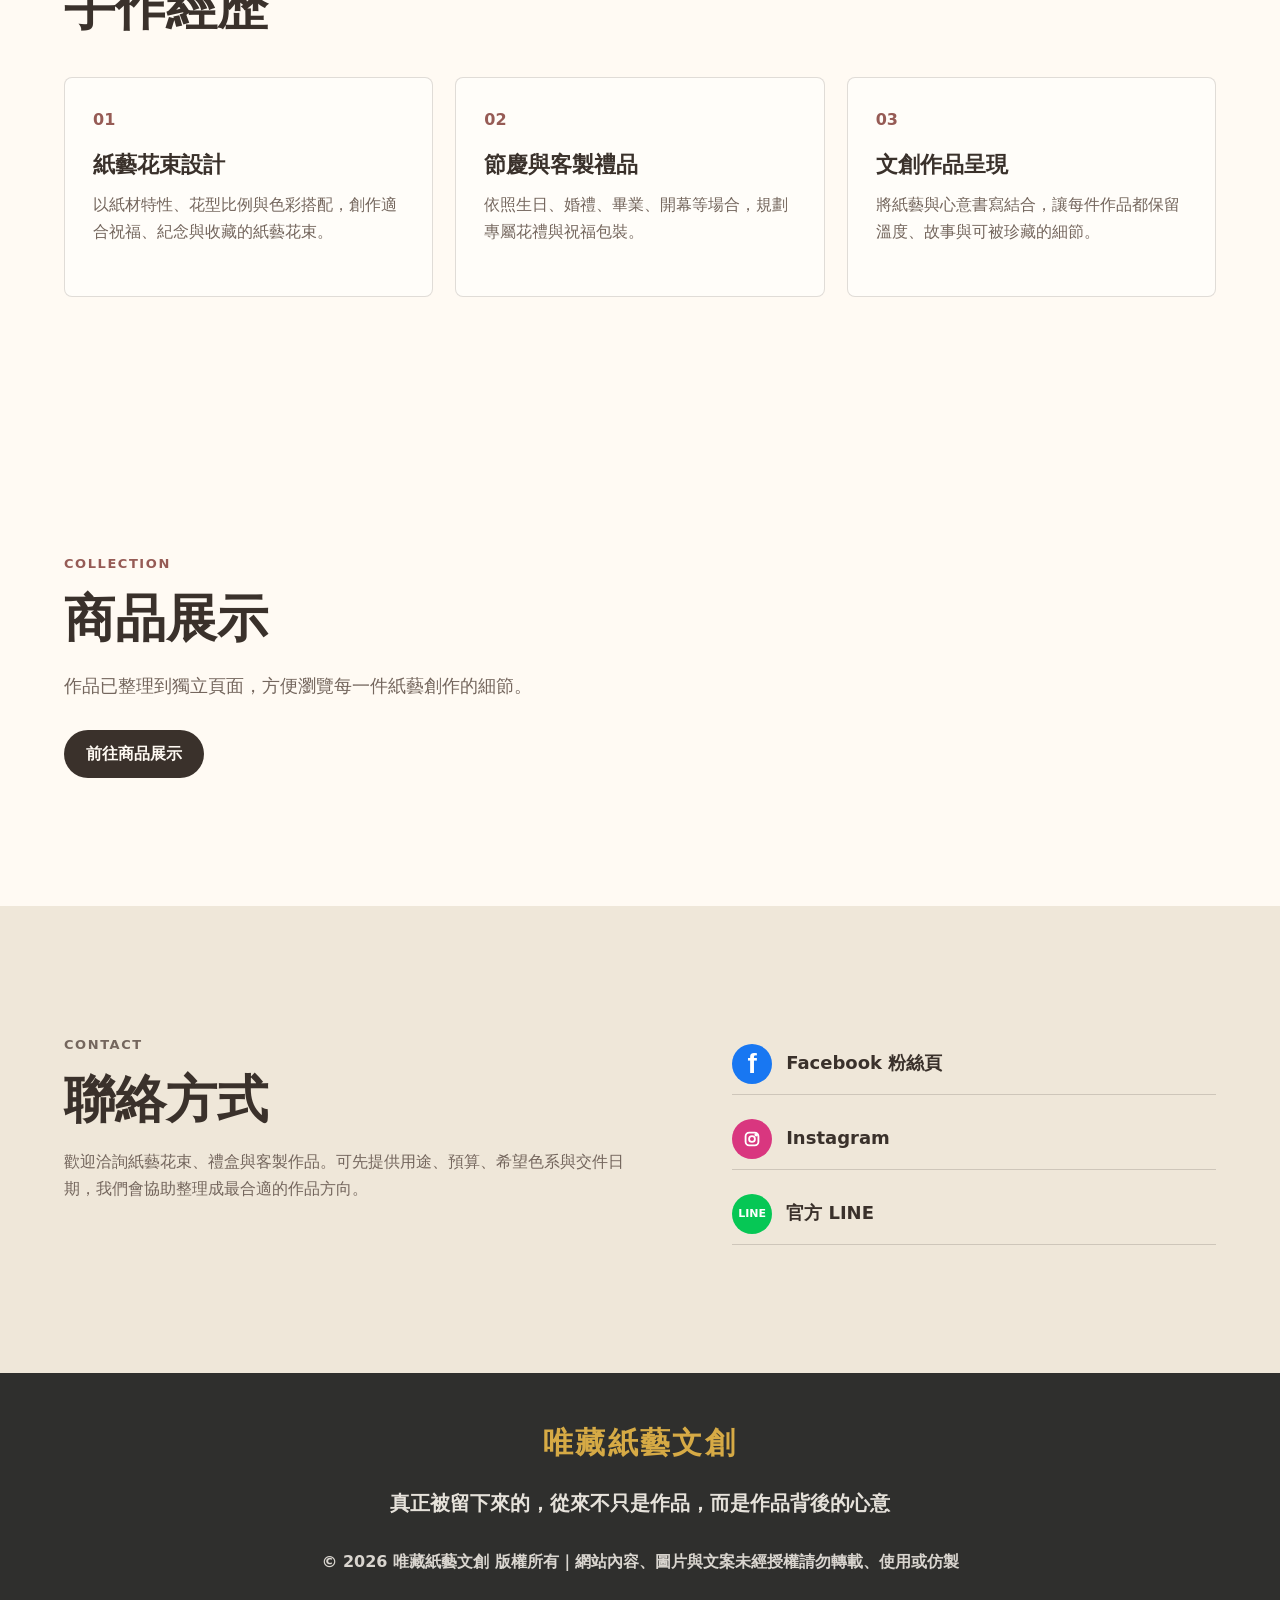
==== commit 2b27808c: "Add files via upload" ====
--- a/index.html
+++ b/index.html
@@ -3,7 +3,7 @@
   <head>
     <meta charset="utf-8" />
     <meta name="viewport" content="width=device-width, initial-scale=1" />
-    <meta name="description" content="唯藏紙藝文創以手作紙藝花承接心意，讓每一份祝福被看見、被接住、被傳遞。" />
+    <meta name="description" content="唯藏紙藝文創以手作紙藝花承接心意，讓每一份祝福被看見、被接住、被傳遞" />
     <title>唯藏紙藝文創</title>
     <link rel="stylesheet" href="./styles.css" />
   </head>
@@ -11,6 +11,7 @@
     <header class="site-header">
       <a class="brand" href="#home"><span class="brand-mark">唯</span><span>唯藏紙藝文創</span></a>
       <nav class="site-nav" aria-label="主要導覽">
+        <a href="./index.html#home">首頁</a>
         <a href="./index.html#about">品牌介紹</a>
         <a href="./index.html#experience">經歷</a>
         <a href="./products.html">商品展示</a>
@@ -23,7 +24,7 @@
         <div class="hero-copy">
           <p class="eyebrow">Handmade Paper Floral Art</p>
           <h1>唯藏紙藝文創</h1>
-          <p class="lead">雙手捧起的，不只是一束紙藝花，更是心念。<br />被看見、被接住、被傳遞。</p>
+          <p class="lead">雙手捧起的，不只是一束紙藝花，更是心念<br />被看見、被接住、被傳遞</p>
           <div class="actions"><a class="button primary" href="./products.html">瀏覽作品</a><a class="button secondary" href="#contact">預約詢問</a></div>
         </div>
         <img class="hero-image" src="./assets/hero-paper-flowers.svg" alt="雙手捧著暖色紙藝花束" />
